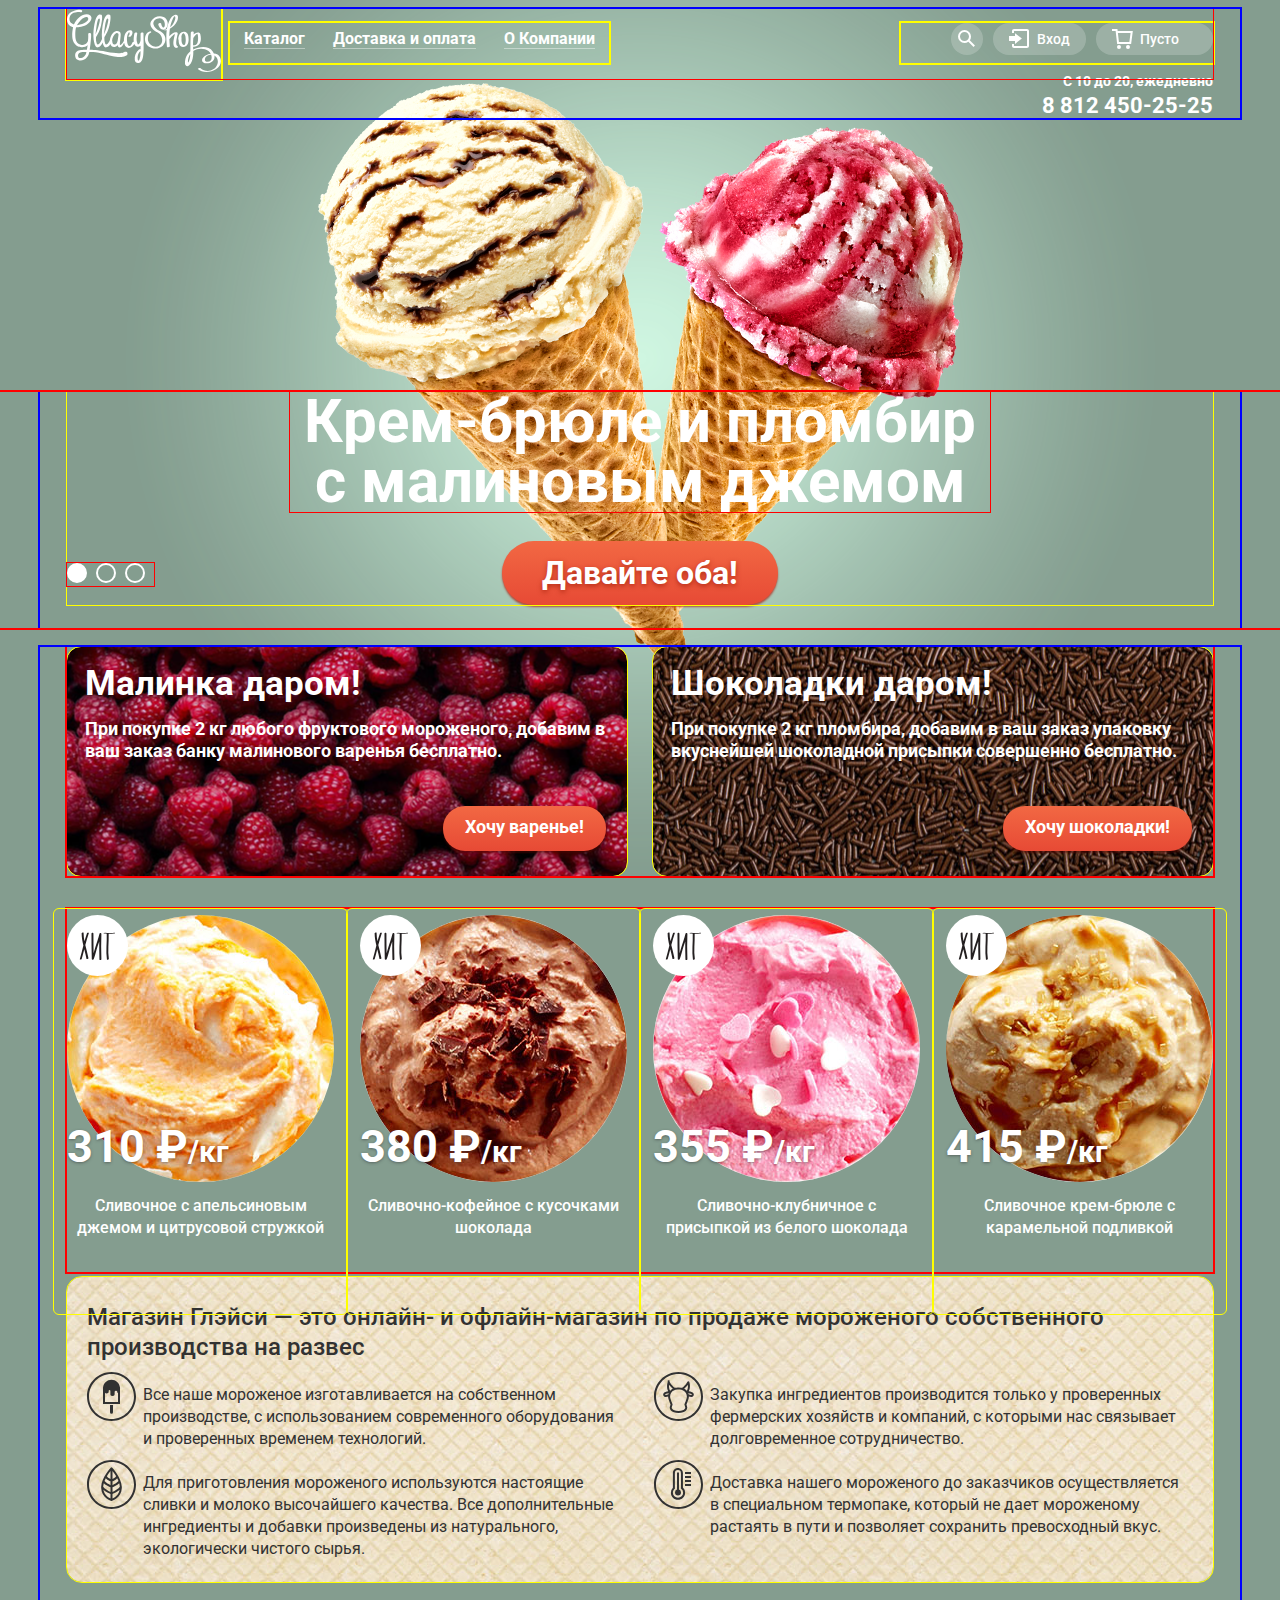
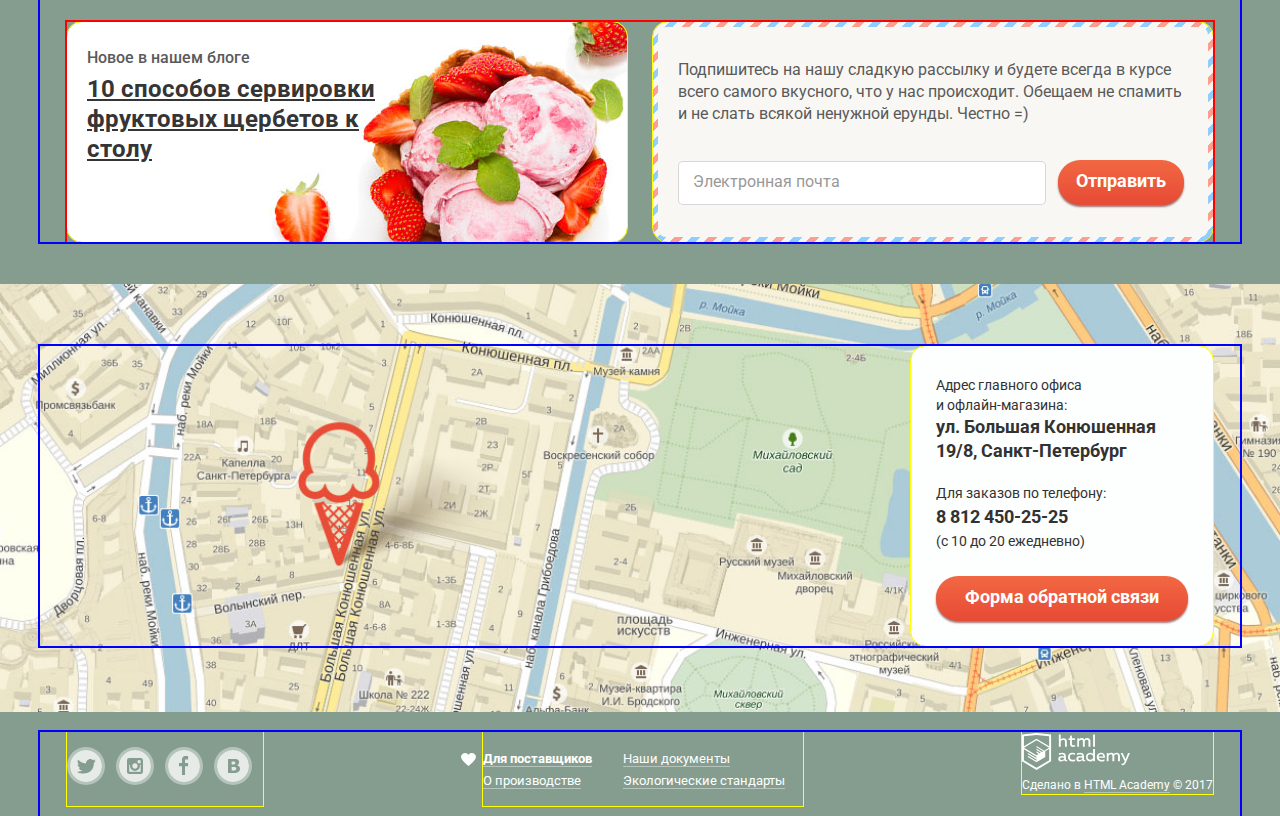
==== index.html @ b988ce58 "Базовая сетка главной и каталога без попапов и интерактивности" ====
<!DOCTYPE html>
<html lang="ru">
  <head>
    <meta charset="utf-8">
    <title>HTML Academy: Глэйси</title>
    <link href="https://fonts.googleapis.com/css?family=Roboto:400,500,700&amp;subset=cyrillic" rel="stylesheet">
    <link href="css/normalize.css" rel="stylesheet">
    <link href="css/style.css" rel="stylesheet">
  </head>
  <body>
    <header class="container">
      <nav class="main-header">
        <a class="main-header-logo"><img src="img/logo.svg" width="154" height="64" alt="Логотип магазина «Глэйси»."></a>
        <ul class="site-navigation">
          <li class="site-navigation-item">
            <a href="catalog.html"><span>Каталог</span></a>
            <ul class="popup catalog-nav">
              <li><a href="#"><b>Новинки</b></a></li>
              <li><a href="catalog.html">Сливочное</a></li>
              <li><a href="#">Щербеты</a></li>
              <li><a href="#">Фруктовый лед</a></li>
              <li><a href="#">Мелорин</a></li>
            </ul>
          </li>
          <li class="site-navigation-item"><a href="#"><span>Доставка и оплата</span></a></li>
          <li class="site-navigation-item"><a href="#"><span>О Компании</span></a></li>
        </ul>
        <ul class="user-navigation">
          <li class="user-navigation-item">
            <button class="user-search" type="button" aria-label="Поиск"></button>
            <section class="popup popup-search">
              <h2 class="visually-hidden">Строка поиска</h2>
              <form class="search-form" action="https://echo.htmlacademy.ru" method="post">
                <label class="visually-hidden" for="user-search">Поиск:</label>
                <input id="user-search" name="search" placeholder="Что ищем?">
              </form>
            </section>
          </li>
          <li class="user-navigation-item">
            <button class="user-login" type="button">Вход</button>
            <section class="popup popup-login">
              <h2 class="visually-hidden">Форма входа</h2>
              <form class="login-form" action="https://echo.htmlacademy.ru" method="post">
                <p>
                  <label class="visually-hidden" for="user-mail">Электронная почта</label>
                  <input id="user-mail" type="email" name="mail" placeholder="Электронная почта">
                </p>
                <p>
                  <label class="visually-hidden" for="user-password">Пароль</label>
                  <input id="user-password" type="password" name="password" placeholder="Пароль">
                </p>
                <button class="btn">Войти</button>
                <p class="login-help">
                  <a href="#">Забыли пароль?</a><br>
                  <a href="#">Новая регистрация</a>
                </p>
              </form>
            </section>
          </li>
          <li class="user-navigation-item">
            <button class="user-cart" type="button">Пусто</button>
          </li>
        </ul>
      </nav>
      <p class="main-time">
        С 10 до 20, ежедневно<br>
        <a class="main-phone" href="tel:+78124502525">8 812 450-25-25</a>
      </p>
    </header>
    <main>
        <h1 class="visually-hidden">Магазин «Глэйси»</h1>
        <section class="slider">
          <div class="container">
          <h2 class="visually-hidden">Предложения для двоих</h2>
          <ul class="slider-list">
            <li class="slider-item">
              <div class="slider-bg"></div>
              <p>Крем-брюле и пломбир с&nbsp;малиновым джемом</p>
              <a href="#" class="btn btn-lg">Давайте оба!</a>
            </li>
            <li class="slider-item">
              <div class="slider-bg"></div>
              <p>Шоколадный пломбир и&nbsp;лимонный сорбет</p>
              <a href="#" class="btn btn-lg">Давайте оба!</a>
            </li>
            <li class="slider-item">
              <div class="slider-bg"></div>
              <p>Пломбир с помадкой и&nbsp;клубничный щербет</p>
              <a href="#" class="btn btn-lg">Давайте оба!</a>
            </li>
          </ul>
            <ul class="slider-controls">
              <li>
                <button class="slider-control slider-active" type="button" aria-label="Первое предложение"></button>
              </li>
              <li>
                <button class="slider-control" type="button" aria-label="Второе предложение"></button>
              </li>
              <li>
                <button class="slider-control" type="button" aria-label="Третье предложение"></button>
              </li>
            </ul>
          </div>
        </section>
      <div class="container">
        <section class="banners">
          <h2 class="visually-hidden">Акции</h2>
          <ul class="banners-list">
            <li class="banner-item banner-berry">
              <h3>Малинка даром!</h3>
              <p>При покупке 2 кг любого фруктового мороженого, добавим в ваш заказ банку малинового варенья бесплатно.</p>
              <a class="btn" href="#">Хочу варенье!</a>
            </li>
            <li class="banner-item banner-chocolate">
              <h3>Шоколадки даром!</h3>
              <p>При покупке 2 кг пломбира, добавим в ваш заказ упаковку вкуснейшей шоколадной присыпки совершенно бесплатно.</p>
              <a class="btn" href="#">Хочу шоколадки!</a>
            </li>
          </ul>
        </section>
        <section class="hits-catalog">
          <h2 class="visually-hidden">Популярные товары</h2>
          <ul class="catalog-list">
            <li class="catalog-item">
              <span class="hit-icon"></span>
              <img src="img/catalog/item-1.jpg" alt="Фото сливочного мороженого с апельсиновым джемом и цитрусовой стружкой." width="267" height="267">
              <p class="catalog-price">310 ₽<span>/кг</span></p>
              <a class="catalog-link" href="#">Сливочное с апельсиновым джемом и цитрусовой стружкой</a>
              <button class="btn" type="button">Быстрый просмотр</button>
            </li>
            <li class="catalog-item">
              <span class="hit-icon"></span>
              <img src="img/catalog/item-2.jpg" alt="Фото сливочно-кофейного мороженого с кусочками шоколада." width="267" height="267">
              <p class="catalog-price">380 ₽<span>/кг</span></p>
              <a class="catalog-link" href="#">Сливочно-кофейное с кусочками шоколада</a>
              <button class="btn" type="button">Быстрый просмотр</button>
            </li>
            <li class="catalog-item">
              <span class="hit-icon"></span>
              <img src="img/catalog/item-3.jpg" alt="Фото сливочно-клубничного мороженого с присыпкой из белого шоколада." width="267" height="267">
              <p class="catalog-price">355 ₽<span>/кг</span></p>
              <a class="catalog-link" href="#">Сливочно-клубничное с присыпкой из белого шоколада</a>
              <button class="btn" type="button">Быстрый просмотр</button>
            </li>
            <li class="catalog-item">
              <span class="hit-icon"></span>
              <img src="img/catalog/item-4.jpg" alt="Фото сливочного мороженого крем-брюле с карамельной подливкой." width="267" height="267">
              <p class="catalog-price">415 ₽<span>/кг</span></p>
              <a class="catalog-link" href="#">Сливочное крем-брюле с карамельной подливкой</a>
              <button class="btn" type="button">Быстрый просмотр</button>
            </li>
          </ul>
        </section>
        <section class="features">
          <h2 class="visually-hidden">Наши преимущества</h2>
          <p class="features-lead">Магазин Глэйси — это онлайн- и офлайн-магазин по продаже мороженого собственного производства на развес</p>
          <ul class="features-list">
            <li class="feature-ice-cream">Все наше мороженое изготавливается на собственном производстве, с использованием современного оборудования и проверенных временем технологий.</li>
            <li class="feature-cow">Закупка ингредиентов  производится только у проверенных фермерских хозяйств и компаний, с которыми нас связывает долговременное сотрудничество.</li>
            <li class="feature-eco">Для приготовления мороженого используются настоящие сливки и молоко высочайшего качества. Все дополнительные ингредиенты и добавки произведены из натурального, экологически чистого сырья.</li>
            <li class="feature-thermometer">Доставка нашего мороженого до заказчиков осуществляется в специальном термопаке, который не дает мороженому растаять в пути и позволяет сохранить превосходный вкус.</li>
          </ul>
        </section>
        <div class="blog-subscribe">
          <article class="blog">
            <h2>Новое в нашем блоге</h2>
            <a href="#" class="blog-link">10 способов сервировки фруктовых щербетов к столу</a>
          </article>
          <div class="subscribe-bg">
            <section class="subscribe">
              <h2 class="visually-hidden">Рассылка</h2>
              <p>Подпишитесь на нашу сладкую рассылку и будете всегда в курсе всего самого вкусного, что у нас происходит. Обещаем не спамить и не слать всякой ненужной ерунды. Честно =)</p>
              <form class="subscribe-form" action="https://echo.htmlacademy.ru" method="post">
                <label class="visually-hidden" for="feedback-mail">Электронная почта</label>
                <input id="subscribe-mail" type="email" name="mail" placeholder="Электронная почта">
                <button class="btn">Отправить</button>
              </form>
            </section>
          </div>
        </div>
      </div>
      <section class="map">
        <div class="container">
          <h2 class="visually-hidden">Контактная информация</h2>
          <span class="map-point"></span>
          <div class="map-description">
            <p>Адрес главного офиса<br>
              и офлайн-магазина:<br>
              <b>ул. Большая Конюшенная<br>
                19/8, Санкт-Петербург</b>
            </p>
            <p>Для заказов по телефону:<br>
              <b><a href="tel:+78124502525">8 812 450-25-25</a></b><br>
              (с 10 до 20 ежедневно)
            </p>
            <button class="btn" type="button">Форма обратной связи</button>
          </div>
        </div>
      </section>
    </main>
    <footer class="main-footer container">
      <ul class="footer-social">
        <li>
          <a class="social-button social-twitter" href="#" aria-label="Twitter"></a>
        </li>
        <li>
          <a class="social-button social-instagram" href="#" aria-label="Instagram"></a>
        </li>
        <li>
          <a class="social-button social-facebook" href="#" aria-label="Facebook"></a>
        </li>
        <li>
          <a class="social-button social-vkontakte" href="#" aria-label="ВКонтакте"></a>
        </li>
      </ul>
      <ul class="footer-menu">
        <li>
          <a class="footer-menu-favorite" href="#"><b>Для поставщиков</b></a>
        </li>
        <li>
          <a href="#">Наши документы</a>
        </li>
        <li>
          <a href="#">О производстве</a>
        </li>
        <li>
          <a href="#">Экологические стандарты</a>
        </li>
      </ul>
      <p class="footer-copyright">
        <a class="footer-copyright-logo" href="https://htmlacademy.ru/intensive/htmlcss" aria-label="Профессиональный HTML и CSS, уровень 1">
          <img src="img/logo-htmlacademy.svg" width="108" height="39" alt="Логотип HTML Academy">
        </a>
        <br>
        Сделано в <a class="footer-copyright-link" href="https://htmlacademy.ru/intensive/htmlcss">HTML Academy</a> © 2017
      </p>
    </footer>
    <div class="modal">
      <section class="modal-feedback" id="modal-feedback">
        <h2>Мы обязательно вам ответим!</h2>
        <button class="feedback-close" aria-label="Закрыть"></button>
        <form class="feedback-form" action="https://echo.htmlacademy.ru" method="post">
          <p>
            <label class="visually-hidden" for="feedback-name">Ваше имя</label>
            <input id="feedback-name" name="name" placeholder="Как вас зовут?">
          </p>
          <p>
            <label class="visually-hidden" for="feedback-mail">Электронная почта</label>
            <input id="feedback-mail" type="email" name="mail" placeholder="Ваша почта для ответа?">
          </p>
          <p>
            <label class="visually-hidden" for="feedback-text">Текст сообщения</label>
            <textarea id="feedback-text" name="text" placeholder="Напишите что-нибудь..."></textarea>
          </p>
          <button class="btn">Отправить</button>
        </form>
      </section>
    </div>
  </body>
</html>
---- css/style.css ----
/*Глобальные стили*/
body {
  margin: 0;
  padding: 0;

  font-weight: 400;
  font-size: 16px;
  line-height: 22px;
  font-family: Roboto, Arial, sans-serif;
  color: #ffffff;

  background-color: #849d8f;
}

a {
  text-decoration: none;
}

button {
  cursor: pointer;
}

html {
  box-sizing: border-box;
  min-width: 1200px;
}

*,
*::before,
*::after {
  box-sizing: inherit;
}

.container {
  max-width: 1200px;
  margin: 0 auto;
  padding-right: 27px;
  padding-left: 27px;

  outline: 2px solid blue;
}

.user-navigation input,
.subscribe-form input,
.modal input {
  height: 44px;
  padding: 10px 14px 12px;

  font-weight: 700;
  font-size: 16px;
  line-height: 24px;

  border: 1px solid rgba(178, 178, 178, 0.52);
  border-radius: 5px;
}

.user-navigation input::placeholder,
.subscribe-form input::placeholder,
.modal input::placeholder,
.modal textarea::placeholder {
  font-weight: 400;
  font-size: 14px;
  color: #999999;
}

.user-navigation input:hover,
.subscribe-form input:hover,
.modal input:hover,
.modal textarea:hover {
  padding-left: 13px;

  border: 2px solid rgba(154, 154, 154, 0.52);
}

.user-navigation input:focus,
.subscribe-form input:focus,
.modal input:focus,
.modal textarea:focus {
  padding-left: 13px;

  border: 2px solid rgba(46, 136, 228, 0.52);
}

.visually-hidden {
  position: absolute;

  width: 1px;
  height: 1px;
  margin: -1px;
  padding: 0;
  overflow: hidden;

  white-space: nowrap;

  border: 0;

  clip: rect(0 0 0 0);
  clip-path: inset(50%);
}

.popup {
  color: #323232;

  background-color: #f8f7f4;
  border-radius: 5px;
  box-shadow: 0 20px 20px 0 rgba(0, 0, 0, 0.4);
}

.btn {
  display: inline-block;
  padding: 9px 22px 12px;

  font-weight: 700;
  font-size: 18px;
  line-height: 24px;
  color: #ffffff;

  background: linear-gradient(#f26843, #e74a35) #e84d37;
  border: none;
  border-radius: 22px;
  box-shadow: 0 2px 2px 0 rgba(85, 8, 0, 0.54);
}

.btn:hover,
.btn:focus {
  background: linear-gradient(#f58669, #ec6f5e) #f07a63;
  box-shadow: 0 1px 2px 0 #ac1000;
}

.btn:active {
  background: linear-gradient(#d74531, #e1613e) #db5338;
  box-shadow: inset 0 2px 2px 0 #942718;
}

.btn-lg {
  padding: 10px 40px;

  font-size: 32px;
  line-height: 44px;
  text-shadow: 0 2px 5px rgba(160, 32, 11, 0.76);

  border-radius: 32px;
  box-shadow: 0 2px 2px 0 rgba(172, 16, 0, 0.64);
}

.btn-lg:hover {
  box-shadow: 0 2px 2px 0 #ac1000;
}

.btn-lg:active {
  box-shadow: inset 0 2px 2px 0 #942718;
}

.catalog-link:hover,
.catalog-link:focus,
.footer-menu a:hover,
.footer-menu a:focus,
.footer-copyright-link:hover,
.footer-copyright-link:focus,
.breadcrumbs a[href]:hover,
.breadcrumbs a[href]:focus {
  color: #ffbc9e;

  border-bottom-color: rgba(249, 172, 159, 0.3);
}

/*Хэдер*/

.main-header {
  display: flex;
  flex-wrap: wrap;
  justify-content: space-between;
  margin-top: 9px;

  outline: 1px solid red;
}

.main-header-logo {
  outline: 2px solid yellow;
  margin-right: 9px;
}

.site-navigation {
  margin-right: auto;
  margin-top: 14px;
  padding: 0;
  display: flex;
  list-style: none;
  outline: 2px solid yellow;
}

.site-navigation-item > a {
  display: block;
  width: 100%;
  font-weight: 700;
  font-size: 16px;
  line-height: 18px;
  padding: 7px 14px;
  border-radius: 16px;
  color: #ffffff;
}

.site-navigation-item span {
  border-bottom: 1px solid rgba(255, 255, 255, 0.4);
}

.site-navigation-item > a:hover:not(.navigation-current),
.site-navigation-item > a:focus {
  color: #333333;

  background-color: #f7f6f3;
}

.site-navigation-item > a:active:not(.navigation-current) {
  color: #333333;

  background-color: #ededed;
  box-shadow: inset 0 2px 1px 0 #696969;
}

.navigation-current > span{
  border-bottom: 0;
}


.navigation-current,
.catalog-current {
  color: #ffffff;

  background-color: #d07058;
}

.catalog-nav {
  display: none;
  list-style: none;
}

.catalog-nav a {
  display: block;

  font-size: 14px;
  line-height: 16px;
}

.catalog-nav a:not(.catalog-current) {
  color: #323232;
}

.catalog-nav a:focus,
.catalog-nav a:hover:not(.catalog-current) {
  background-color: #fbded7;
}

.catalog-nav a:active:not(.catalog-current) {
  background-color: #f6b5a5;
}

.catalog-nav li:first-child::after {
  content: "";

  display: block;
  height: 1px;

  background-color: rgba(53, 53, 53, 0.2);
}

.popup-search,
.popup-login {
  display: none;
  padding: 20px 15px;
}

.popup-login p {
  margin-top: 0;
}

.login-help {
  margin-bottom: 0;
}

.user-navigation {
  display: flex;
  flex-wrap: wrap;
  list-style: none;
  outline: 2px solid yellow;
  margin-top: 14px;
}

.user-navigation input {
  width: 100%;
}

.user-navigation-item {
  margin-left: 10px;
}

.user-navigation-item > button:not(.cart-not-empty) {
  color: #ffffff;

  background-color: rgba(255, 255, 255, 0.2);
}

.user-navigation-item > button {
  min-width: 32px;
  min-height: 32px;

  font-weight: 500;
  line-height: 16px;

  background-repeat: no-repeat;
  border: none;
  border-radius: 16px;
}

.user-navigation-item > button:hover,
.user-navigation-item > button:focus {
  color: #333333;

  background-color: #f8f7f4;
}

.user-search {
  background-image: url("../img/loupe.svg");
  background-position: 7px 7px;
}

.user-search:hover,
.user-search:focus {
  background-image: url("../img/loupe-black.svg");
}

.user-login {padding-right: 16px;
  padding-left: 44px;
  font-size: 14px;}
.user-cart {
  padding-right: 34px;
  padding-left: 44px;

  font-size: 14px;
}

.user-login {
  background-image: url("../img/entrance.svg");
  background-position: 16px 6px;
}

.user-login:hover,
.user-login:focus {
  background-image: url("../img/entrance-black.svg");
}

.login-help a {
  font-size: 13px;
  line-height: 16px;
  color: #323232;

  border-bottom: 1px solid rgba(0, 0, 0, 0.3);
}

.login-help a:hover,
.login-help a:focus {
  color: #e84d37;

  border-bottom-color: rgba(236, 89, 60, 0.3);
}

.cart {
  display: none;
}

.user-cart {
  background-image: url("../img/basket.svg");
  background-position: 16px 6px;
}

.user-cart:hover:not(.cart-not-empty),
.user-cart:focus:not(.cart-not-empty) {
  background-image: url("../img/basket-black.svg");
}

.cart-not-empty {
  color: #333333;
  padding-right: 16px;

  background-color: #f8f7f4;
  background-image: url("../img/basket-red.svg");
}

.cart-price {
  color: #999999;
}

.cart-table {
  font-size: 13px;
  line-height: 16px;
}

.cart-delete {
  width: 11px;
  height: 11px;

  vertical-align: middle;

  background: url("../img/cross-small.svg") no-repeat center;
  border: none;
}

.cart-sum {
  font-size: 15px;
  line-height: 18px;

  border-top: 1px solid #cacac7;
}

.main-time {
  font-weight: 700;
  font-size: 14px;
  line-height: 16px;
  text-align: right;
  margin-top: -6px;
  margin-bottom: -32px;

}

.main-phone {
  display: inline-block;
  font-size: 22px;
  line-height: 24px;
  margin-top: 5px;
  color: #ffffff;
}

.main-phone:hover,
.main-phone:focus {
  color: #e84d37;
}

/*Основное содержимое*/

.slider {
  margin-bottom: 19px;
  outline: 2px solid red;
}

.slider-list {
  margin: 0;
  padding: 0;
  list-style: none;
}

.slider-item {
  font-weight: 700;
  font-size: 60px;
  line-height: 60px;
  text-align: center;
  margin-top: 306px;

  outline: 1px solid yellow;
}

.slider-item .slider-bg {
  position: absolute;
  top: 0;
  bottom: 0;
  left: 0;
  right: 0;
  z-index: -1;

  background-repeat: no-repeat;
  background-position: 50% 0;
}

.slider-item:first-child .slider-bg {
  background-color: #849d8f;
  background-image: url("../img/slides/slide-1.png");
}

.slider-item:nth-child(2) {
  display: none;
}

.slider-item:nth-child(2) .slider-bg {
  display: none;

  background-color: #8996a6;
  background-image: url("../img/slides/slide-2.png");
}

.slider-item:nth-child(3) {
  display: none;
}

.slider-item:nth-child(3) .slider-bg {
  display: none;
  background-color: #9d8b84;
  background-image: url("../img/slides/slide-3.png");
}

.slider-item > p {
  max-width: 700px;
  margin: 0 auto 22px auto;

  outline: 1px solid red;
}

.slider-controls {
  position: relative;
  top: -42px;
  padding: 0;
  margin: 0;
  list-style: none;
  outline: 1px solid red;
  display: inline-flex;
}

.slider-control {
  width: 20px;
  height: 20px;
  margin-right: 9px;

  background: none;
  border: 2px solid #ffffff;
  border-radius: 50%;
}

.slider-control:hover:not(.slider-active),
.slider-control:focus:not(.slider-active) {
  background-color: rgba(255, 255, 255, 0.4);
}

.slider-control:active,
.slider-active {
  background-color: white;
}

.banners {
  margin-bottom: 33px;

  outline: 2px solid red;
}

.banners-list {
  display: flex;
  justify-content: space-between;
  padding: 0;
  list-style: none;
  margin: 0;
}

.banner-item {
  max-width: 560px;
  min-height: 229px;
  padding: 16px 21px 25px 18px;
  background-position: center;
  outline: 1px solid yellow;
  display: flex;
  flex-direction: column;
  border-radius: 14px;
}

.banner-item h3 {
  font-weight: 700;
  font-size: 35px;
  line-height: 41px;
  margin: 0;
}

.banner-item p {
  font-weight: 700;
  font-size: 18px;
  margin-top: 14px;
}

.banner-item .btn {
  align-self: flex-end;
  margin-top: auto;
}

.banner-berry {
  background-color: #871931;
  background-image: url("../img/berry-bg.jpg");
}

.banner-chocolate {
  background-color: #43281c;
  background-image: url("../img/chocolate-bg.jpg");
}

.hit-icon {
  position: absolute;
  top: 6px;
  left: 13px;

  display: block;
  width: 61px;
  height: 61px;

  background-image: url("../img/hit.svg");
}

.catalog-item {
  position: relative;

  max-width: 293px;
  margin-bottom: -42px;
  padding: 6px 13px 75px 13px;

  border-radius: 5px;
  outline: 1px solid yellow;
}

.catalog-item:first-child,
.catalog-item:nth-child(4n+1) {
  margin-left: -13px;
}

.catalog-item:nth-child(4n) {
  margin-right: -13px;
}

.catalog-item:hover {
  background-color: rgba(255, 255, 255, 0.2);
}

.catalog-item:hover button {
  z-index: 1;

  display: block;
}

.catalog-item img {
  margin-bottom: 7px;

  border-radius: 50%;
}

.catalog-price {
  position: absolute;
  top: 215px;

  margin: 0;

  font-weight: 700;
  font-size: 45px;
  line-height: 45px;
  text-shadow: 0 1px 3px rgba(49, 50, 53, 0.5);
}

.catalog-price span {
  font-size: 30px;
}

.catalog-link {
  display: block;

  font-weight: 500;
  color: #ffffff;
  text-align: center;
  padding: 0 5px;
}

.catalog-link span {
  border-bottom: 1px solid rgba(255, 255, 255, 0.4);
}

.catalog-item button {
  position: absolute;
  bottom: 20px;
  left: 45px;
  padding-left: 17px;
  padding-right: 17px;

  display: none;
}

.features {
  margin-top: -40px;
  margin-bottom: 40px;

  color: #323232;

  background-color: #ece0c6;
  background-image: url("../img/waffle-bg.jpg");
  border-radius: 15px;
  outline: 1px solid yellow;
  padding: 25px 24px 22px 20px;
}

.features-lead {
  margin: 0;
  font-weight: 500;
  font-size: 24px;
  line-height: 30px;
}
.features-list {
  list-style: none;
  display: flex;
  flex-wrap: wrap;
  padding: 0;
  justify-content: space-between;
  margin: 0;
}

.features-list li {
  margin-top: 10px;
  max-width: 535px;
  padding-left: 56px;
  padding-top: 12px;
  background-repeat: no-repeat;
}

.features-list li:nth-child(2n-1) {
  margin-right: 25px;
}

.feature-ice-cream {
  background-image: url("../img/ice-cream.svg");
}

.feature-cow {
  background-image: url("../img/cow.svg");
}

.feature-eco {
  background-image: url("../img/eco.svg");
}

.feature-thermometer {
  background-image: url("../img/thermometer.svg");
}

.blog-subscribe {
  display: flex;
  justify-content: space-between;
  margin-bottom: 42px;

  outline: 2px solid red;
}

.blog {
  width: 560px;

  color: #5a5a5a;

  background: url("../img/strawberry-bg.jpg") no-repeat 106px -79px #fff;
  border-radius: 15px;
  outline: 1px solid yellow;
  padding: 12px 250px 20px 20px;
}

.blog h2 {
  font-weight: 500;
  font-size: 16px;
  line-height: 22px;
  margin-bottom: 5px;
}

.blog-link {
  font-weight: 700;
  font-size: 24px;
  line-height: 30px;
  color: #353535;
  text-decoration: underline;
  background-color: rgba(255, 255, 255, 0.8);
}

.blog-link:hover,
.blog-link:focus {
  color: #e84d37;
}

.subscribe-bg {
  width: 560px;
  padding: 5px;

  color: #5a5a5a;

  background-color: #f8f7f4;
  background-image: repeating-linear-gradient(-45deg, #f8f7f4, #f8f7f4 6px, #92cdff 6px, #92cdff 12px, #f8f7f4 12px, #f8f7f4 18px, #fe9e90 18px, #fe9e90 24px);
  border-radius: 15px;
  outline: 1px solid yellow;
}

.subscribe {
  background-color: #f8f7f4;
  border-radius: 8px;
  padding: 32px 20px;
}

.subscribe p {
  margin-top: 0;
  margin-bottom: 35px;
}

.subscribe input {
  min-width: 368px;
  margin-right: 8px;
}

.subscribe input::placeholder {
  font-size: 16px;
  line-height: 24px;
}

.subscribe .btn {
  padding-left: 18px;
  padding-right: 18px;
}

.map {
  padding-top: 62px;
  padding-bottom: 66px;
  margin-bottom: 20px;
  color: #000000;

  background: url("../img/map-bg.jpg") no-repeat center/cover #f7f1d9;
}

.map-description {
  display: block;
  max-width: 302px;
  margin-left: auto;
  padding: 15px 25px 25px;

  font-size: 14px;
  line-height: 20px;
  color: #323232;

  background-color: #fdfefe;
  border-radius: 15px;
  outline: 1px solid yellow;
}

.map-description b {
  font-size: 18px;
  line-height: 24px;
}

.map-description p {
  margin-bottom: 20px;
}

.map-description a {
  color: #323232;
  line-height: 28px;
}

.map-description a:hover,
.map-description a:focus {
  color: #e84d37;
}

.map-description button {
  margin-top: 5px;
  width: 100%;
}

/*Футер*/

.main-footer {
  display: flex;
  flex-wrap: wrap;
  justify-content: space-between;
  align-content: center;
  padding-bottom: 10px;
}

.footer-social {
  display: flex;
  flex-wrap: wrap;
  margin: 0;
  padding: 0;
  list-style: none;
  outline: 1px solid yellow;
  align-items: center;
}

.social-button {
  display: inline-block;
  width: 38px;
  height: 38px;
  margin-right: 11px;
  color: #e6ebe9;

  background-repeat: no-repeat;
  background-position: center;
  background-size: contain;
  border: 3px solid rgba(255, 255, 255, 0.5);
  border-radius: 50%;
  opacity: 0.8;
}

.social-twitter {
  background-image: url("../img/twitter.svg");
}

.social-instagram {
  background-image: url("../img/instagram.svg");
}

.social-facebook {
  background-image: url("../img/fb.svg");
}

.social-vkontakte {
  background-image: url("../img/vk.svg");
}

.social-button:hover,
.social-button:focus {
  opacity: 1;
}

.social-button:active {
  box-shadow: inset 0 2px 1px 0 #888888;
  opacity: 0.8;
}

.footer-menu {
  display: flex;
  flex-wrap: wrap;
  margin: 0;
  padding: 0;
  list-style: none;
  outline: 1px solid yellow;
  max-width: 320px;
  align-content: center;
}

.footer-menu>li:nth-child(2n-1) {
  min-width: 140px;
}


.footer-menu a {
  font-size: 13px;
  line-height: 18px;
  color: #ffffff;
  border-bottom: 1px solid rgba(255, 255, 255, 0.4);
}

.footer-menu-favorite {
  position: relative;
}

.footer-menu-favorite::before {
  content: "";
  position: absolute;
  top: 2px;
  left: -22px;

  display: block;
  width: 15px;
  height: 13px;

  background: url("../img/heart.svg") no-repeat 0 50%;
}

.footer-copyright {
  min-height: 60px;
  margin-top: 0;

  font-size: 12px;
  line-height: 18px;

  outline: 1px solid yellow;
}

.footer-copyright-link {
  color: #ffffff;

  border-bottom: 1px solid rgba(255, 255, 255, 0.4);
}

/*Модальные окна*/

.modal {
  background-color: rgba(0, 0, 0, 0.3);
  position: absolute;
  top: 0;
  left:0;
  right: 0;
  bottom: 0;
  display: none;
}

.modal > section {
  color: #323232;

  background-color: #f8f7f4;
  border-radius: 8px;
  margin: 338px auto 0;
  padding: 16px 25px 25px;
  position: relative;
}

.modal-feedback {
  max-width: 477px;
}

.modal-feedback h2 {
  margin-top: 0;
  font-size: 24px;
  line-height: 28px;
  max-width: 450px;
}

.feedback-close {
  width: 18px;
  height: 18px;
  position: absolute;
  right: 15px;
  top: 15px;

  background: url("../img/cross-big.svg") no-repeat;
  border: none;
}

.feedback-form  {
  display: flex;
  flex-direction: column;
}

.feedback-form input {
  min-width: 267px;
}

.feedback-form > p {
  margin-top: 0;
  margin-bottom: 20px;
}

.feedback-form input::placeholder, .feedback-form textarea::placeholder {
 font-size: 16px;
  line-height: 24px;
}

.feedback-form textarea {
  min-height: 155px;
  width: 100%;
  padding: 8px 14px;

  font-weight: 700;
  font-size: 16px;
  line-height: 24px;

  border: 1px solid rgba(178, 178, 178, 0.52);
  border-radius: 5px;
}

.feedback-form textarea:hover,
.feedback-form textarea:focus {
  padding-top: 7px;
}

.feedback-form .btn {
  margin-left: auto;
}

/*Каталог*/

.breadcrumbs {
  display: flex;
  margin-bottom: 5px;
  padding: 0;
  max-width: 920px;
  font-size: 14px;
  line-height: 16px;
  list-style: none;
  outline: 2px solid yellow;
}

.breadcrumbs a[href] {
  color: #ffffff;

  border-bottom: 1px solid rgba(255, 255, 255, 0.4);
}

.breadcrumbs li:not(:last-child)::after {
  content: "»";

  margin-right: 8px;
  margin-left: 8px;
}

.catalog-title {
  margin-top: 0;
  max-width: 920px;
  font-weight: 700;
  font-size: 35px;
  line-height: 41px;

  outline: 1px solid red;
}

.filter {
  max-width: 920px;
  margin-bottom: 22px;

  outline: 2px solid yellow;
}

.filter-form {
  display: flex;
  flex-wrap: wrap;
}

.filter fieldset {
  padding: 0;
  margin-bottom: 14px;
  border: none;
}

.filter legend {
  font-weight: 500;
  font-size: 14px;
  line-height: 16px;
  margin-bottom: 7px;
  margin-left: 13px;
}

.filter label,
.filter-sort,
.filter-button {
  font-weight: 500;
  font-size: 16px;
  line-height: 18px;
}

.filter-sort {
  min-height: 36px;
  padding-right: 32px;
  padding-left: 13px;
  margin-right: 15px;

  color: white;

  background: url("../img/select-arrow.svg") no-repeat 92% 50%/11px rgba(255, 255, 255, 0.2);
  border: none;
  border-radius: 18px;
  cursor: pointer;

  -webkit-appearance: none;
     -moz-appearance: none;
          appearance: none;
}

.filter-sort::-ms-expand {
  display: none;
}

.filter-sort:hover,
.filter-sort:focus {
  color: #323232;

  background-image: url("../img/select-arrow-dark.svg");
}

.filter-sort:active {
  color: #323232;

  background-color: #ffffff;
}

.filter-sort > option {
  font-weight: 400;
  font-size: 14px;
  line-height: 16px;
}

.filter-range {
  display: inline-block;
  padding: 7px 20px 8px;
  margin-right: 12px;
  font-size: 0;

  background-color: #ffffff;
  background-color: rgba(255, 255, 255, 0.2);
  border-radius: 18px;
}

.filter-range span {
  display: inline-block;
  width: 20px;
  height: 20px;

  vertical-align: middle;

  background-color: #ababab;
  background-clip: border-box;
  border: 8px solid #ffffff;
  border-radius: 50%;
  cursor: pointer;
}

.filter-range span:hover {
  box-shadow: 0 0 0 1px white;
}

.filter-range div {
  display: inline-block;
  height: 4px;

  vertical-align: middle;

  background-color: rgba(248, 247, 244, 0.5);
}

.filter-range div:first-child {
  width: 13px;
}

.filter-range div:nth-of-type(2) {
  width: 78px;

  background-color: #f8f7f4;
}

.filter-range div:last-child {
  width: 45px;
}

.filter-group {
  margin: 0;
  list-style: none;
  background-color: rgba(255, 255, 255, 0.2);
  border-radius: 18px;
  display: flex;
  justify-content: space-between;
  flex-wrap: wrap;
}

.filter-group li {
  display: inline-block;
  padding-top: 5px;
}

.filter-group label {
  vertical-align: middle;
}

.filter-radios {padding: 0 16px 6px 13px;
  min-width: 415px;}

.filter-radios label::before {
  content: "";

  display: inline-block;
  width: 22px;
  height: 22px;
  margin-right: 10px;

  vertical-align: middle;

  background-image: url("../img/radio-off.svg");
  background-repeat: no-repeat;
  background-size: contain;
  cursor: pointer;
  opacity: 0.8;
}

.filter-radio:checked ~ label::before {
  background-image: url("../img/radio-on.svg");
}

.filter-checks label::before {
  content: "";

  display: inline-block;
  width: 24px;
  height: 20px;
  margin-right: 8px;

  vertical-align: middle;

  background-image: url("../img/checkbox-off.svg");
  background-repeat: no-repeat;
  background-size: contain;
  cursor: pointer;
  opacity: 0.8;
}

.filter-checks {
  min-width: 702px;
  padding: 0 20px 6px 14px;
  margin-right: 10px;
}

.filter-checkbox:checked ~ label::before {
  background-image: url("../img/checkbox-on.svg");
}

.filter-radios label:hover::before,
.filter-radio:focus ~ label::before,
.filter-checks label:hover::before,
.filter-checkbox:focus ~ label::before {
  opacity: 1;
}

.filter-button {
  padding: 7px 28px 5px;
  align-self: flex-end;
  margin-bottom: 13px;

  color: white;

  background-color: rgba(255, 255, 255, 0.2);
  border: 2px solid #ffffff;
  border-radius: 18px;
}

.filter-button:hover,
.filter-button:focus {
  color: #323232;
  padding: 9px 30px 7px;
  background-color: #ffffff;
  border: none;
}

.filter-button:active {
  background-color: #ededed;
  box-shadow: inset 0 2px 1px 0 #696969;
}

.catalog-list {
  display: flex;
  flex-wrap: wrap;
  padding-left: 0;
  list-style: none;
  outline: 2px solid red;
  margin-bottom: 45px;
}

.pagination-list {
  display: flex;
  justify-content: flex-end;
  padding: 0;
  list-style: none;
  outline: 1px solid red;
  margin-bottom: 30px;
}

.pagination-item {
  display: inline-block;
  padding: 5px 8px 3px;
  font-size: 16px;
  line-height: 18px;
  font-weight: 500;
  color: white;
  margin-left: 4px;
  border-radius: 13px;
}

.pagination-item[href]:hover,
.pagination-item[href]:focus {
  background-color: rgba(255, 255, 255, 0.2);
}

.pagination-item[href]:active {
  color: #323232;

  background-color: #ffffff;
}

.pagination-current {
  color: #323232;

  background-color: #ffffff;
}

.pagination-previous,
.pagination-next {
  display: inline-block;
  width: 10px;
  height: 100%;
  background: url("../img/icon-right-small.svg") no-repeat;
}

.pagination-previous {
  transform: rotate(180deg);
  margin-right: 12px;
  background-position: 50% 6px;
}

.pagination-next {
  margin-left: 15px;
  background-position: 50% 8px;
}

.pagination-previous:active,
.pagination-next:active {
  background-image: url("../img/icon-right-small-dark.svg");
}

.pagination-inactive {
  opacity: 0.2;
}

.inner-footer::before {
  display: block;
  content: '';
  width: 100%;
  border-top: 1px solid rgba(255,255,255,0.93);
  margin-bottom: 18px;
}
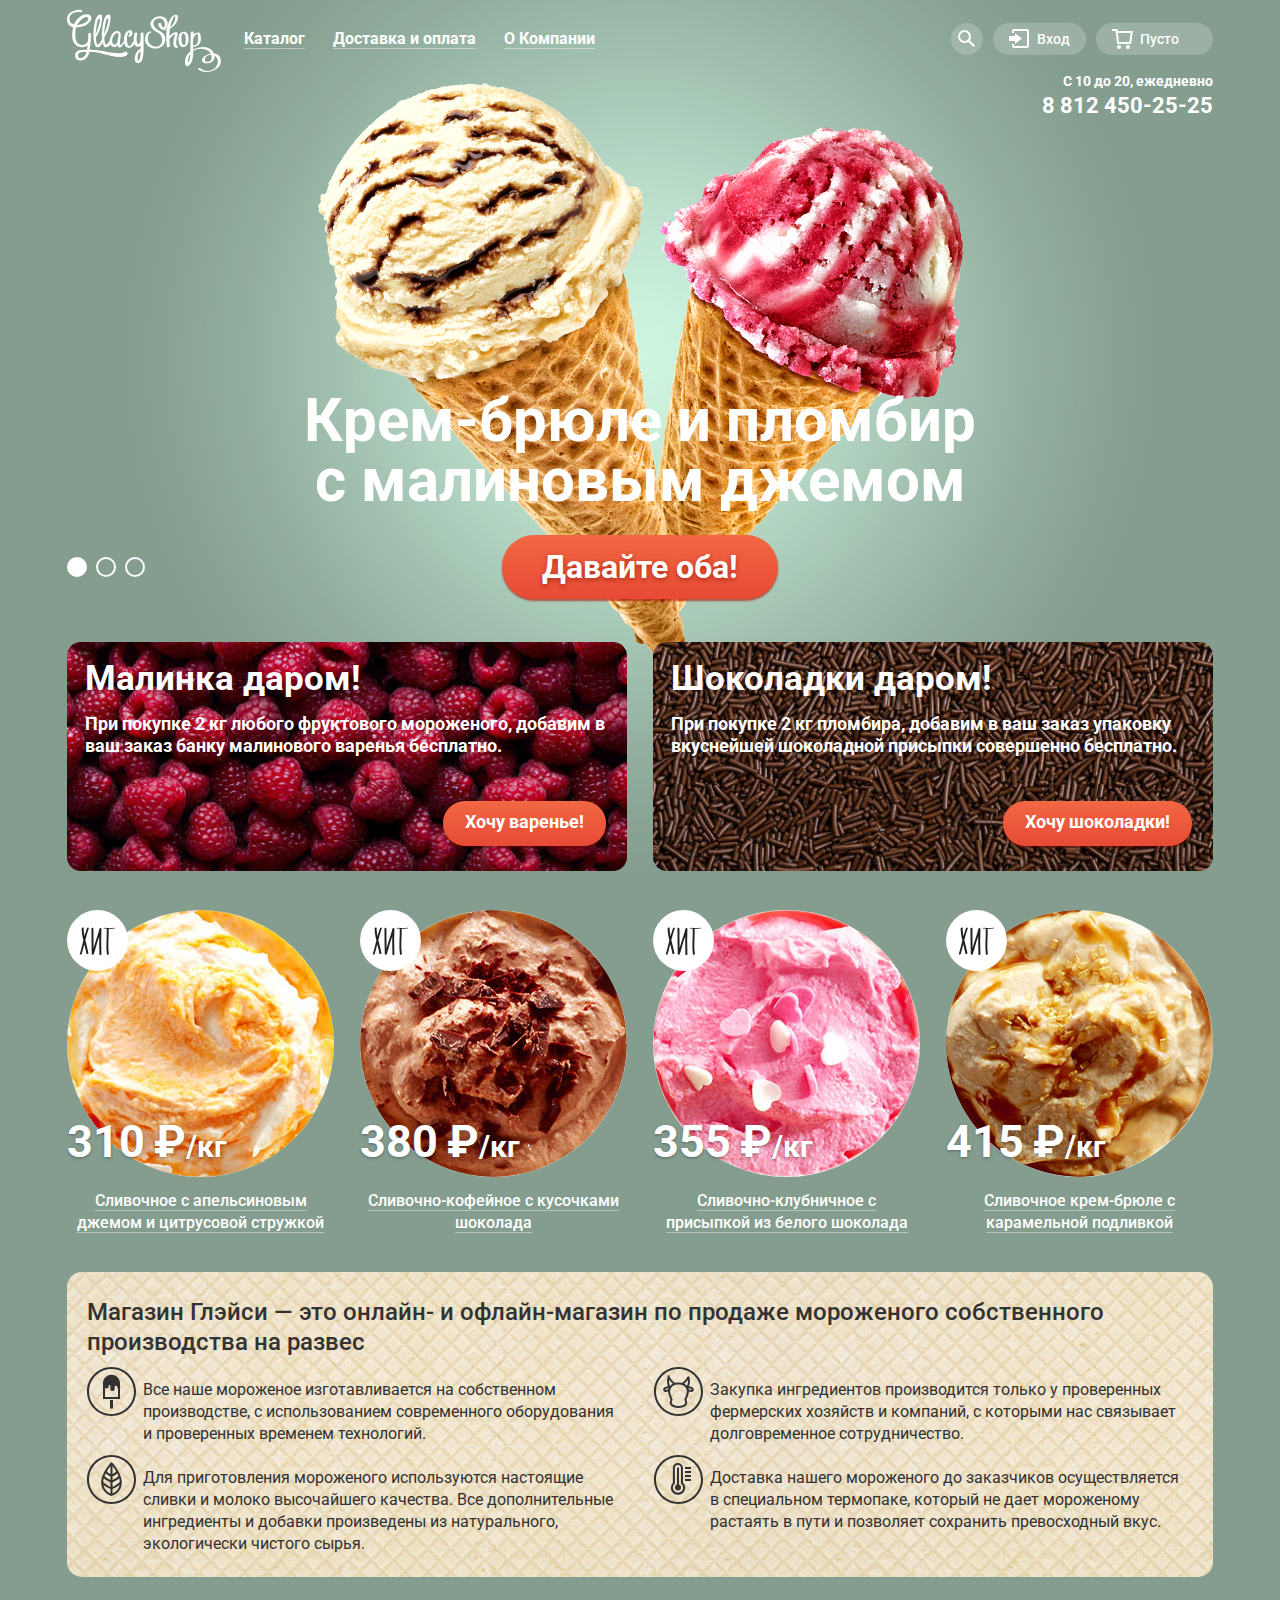
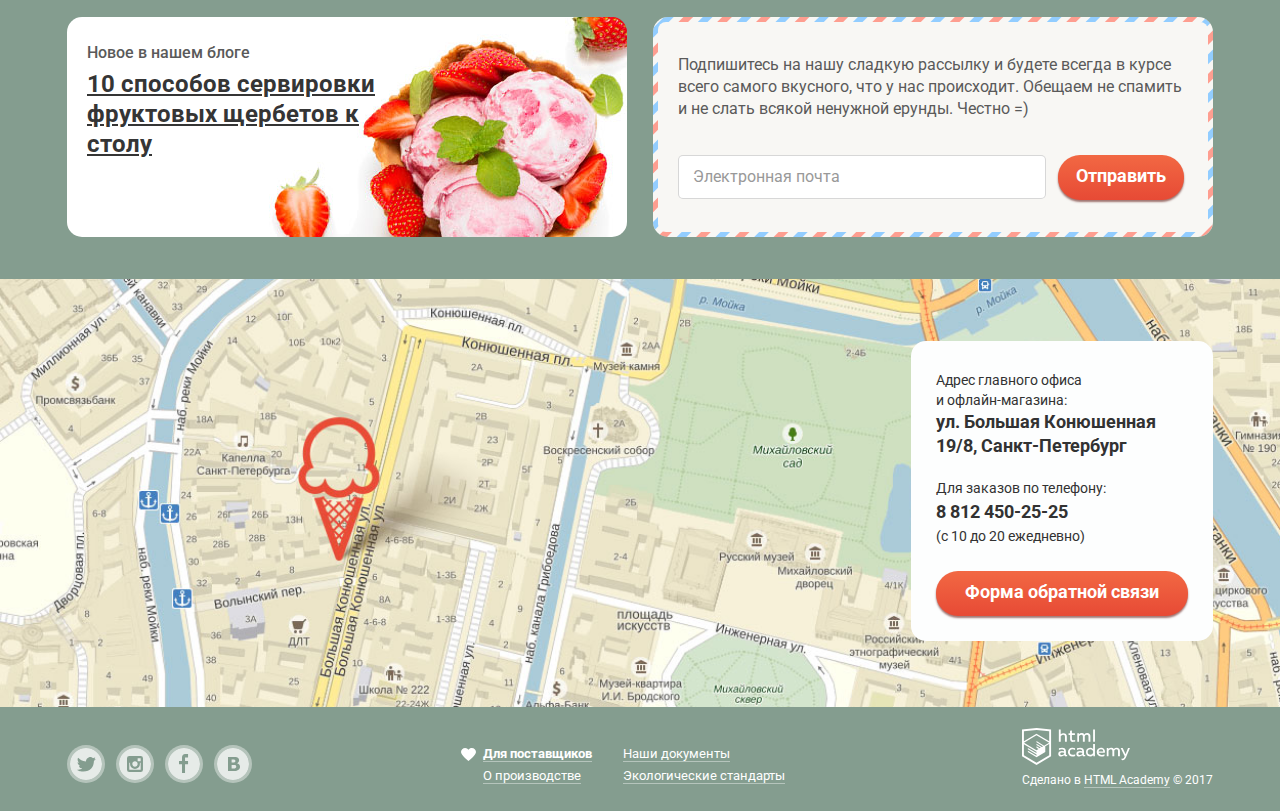
==== commit d1d429b6: "Прикручена интерактивная карта без настроек." ====
--- a/index.html
+++ b/index.html
@@ -13,25 +13,29 @@
         <a class="main-header-logo"><img src="img/logo.svg" width="154" height="64" alt="Логотип магазина «Глэйси»."></a>
         <ul class="site-navigation">
           <li class="site-navigation-item">
-            <a href="catalog.html"><span>Каталог</span></a>
+            <a class="site-navigation-link"><span>Каталог</span></a>
             <ul class="popup catalog-nav">
               <li><a href="#"><b>Новинки</b></a></li>
               <li><a href="catalog.html">Сливочное</a></li>
               <li><a href="#">Щербеты</a></li>
-              <li><a href="#">Фруктовый лед</a></li>
+              <li><a href="#">Фруктовый&nbsp;лед</a></li>
               <li><a href="#">Мелорин</a></li>
             </ul>
           </li>
-          <li class="site-navigation-item"><a href="#"><span>Доставка и оплата</span></a></li>
-          <li class="site-navigation-item"><a href="#"><span>О Компании</span></a></li>
+          <li class="site-navigation-item">
+            <a class="site-navigation-link" href="#"><span>Доставка и оплата</span></a>
+          </li>
+          <li class="site-navigation-item">
+            <a class="site-navigation-link" href="#"><span>О Компании</span></a>
+          </li>
         </ul>
         <ul class="user-navigation">
           <li class="user-navigation-item">
-            <button class="user-search" type="button" aria-label="Поиск"></button>
+            <button class="user-search" type="button"><span class="visually-hidden">Поиск</span></button>
             <section class="popup popup-search">
               <h2 class="visually-hidden">Строка поиска</h2>
               <form class="search-form" action="https://echo.htmlacademy.ru" method="post">
-                <label class="visually-hidden" for="user-search">Поиск:</label>
+                <label class="visually-hidden" for="user-search">Поле поиска:</label>
                 <input id="user-search" name="search" placeholder="Что ищем?">
               </form>
             </section>
@@ -42,11 +46,11 @@
               <h2 class="visually-hidden">Форма входа</h2>
               <form class="login-form" action="https://echo.htmlacademy.ru" method="post">
                 <p>
-                  <label class="visually-hidden" for="user-mail">Электронная почта</label>
+                  <label class="visually-hidden" for="user-mail">Электронная почта: </label>
                   <input id="user-mail" type="email" name="mail" placeholder="Электронная почта">
                 </p>
                 <p>
-                  <label class="visually-hidden" for="user-password">Пароль</label>
+                  <label class="visually-hidden" for="user-password">Пароль: </label>
                   <input id="user-password" type="password" name="password" placeholder="Пароль">
                 </p>
                 <button class="btn">Войти</button>
@@ -91,13 +95,13 @@
           </ul>
             <ul class="slider-controls">
               <li>
-                <button class="slider-control slider-active" type="button" aria-label="Первое предложение"></button>
+                <button class="slider-control slider-active" type="button"><span class="visually-hidden">Первое предложение</span></button>
               </li>
               <li>
-                <button class="slider-control" type="button" aria-label="Второе предложение"></button>
+                <button class="slider-control" type="button"><span class="visually-hidden">Второе предложение</span></button>
               </li>
               <li>
-                <button class="slider-control" type="button" aria-label="Третье предложение"></button>
+                <button class="slider-control" type="button"><span class="visually-hidden">Третье предложение</span></button>
               </li>
             </ul>
           </div>
@@ -124,29 +128,29 @@
             <li class="catalog-item">
               <span class="hit-icon"></span>
               <img src="img/catalog/item-1.jpg" alt="Фото сливочного мороженого с апельсиновым джемом и цитрусовой стружкой." width="267" height="267">
-              <p class="catalog-price">310 ₽<span>/кг</span></p>
-              <a class="catalog-link" href="#">Сливочное с апельсиновым джемом и цитрусовой стружкой</a>
+              <p class="catalog-price">310&thinsp;₽<span>/кг</span></p>
+              <a class="catalog-link" href="#"><span>Сливочное с апельсиновым джемом и цитрусовой стружкой</span></a>
               <button class="btn" type="button">Быстрый просмотр</button>
             </li>
             <li class="catalog-item">
               <span class="hit-icon"></span>
               <img src="img/catalog/item-2.jpg" alt="Фото сливочно-кофейного мороженого с кусочками шоколада." width="267" height="267">
-              <p class="catalog-price">380 ₽<span>/кг</span></p>
-              <a class="catalog-link" href="#">Сливочно-кофейное с кусочками шоколада</a>
+              <p class="catalog-price">380&thinsp;₽<span>/кг</span></p>
+              <a class="catalog-link" href="#"><span>Сливочно-кофейное с кусочками шоколада</span></a>
               <button class="btn" type="button">Быстрый просмотр</button>
             </li>
             <li class="catalog-item">
               <span class="hit-icon"></span>
               <img src="img/catalog/item-3.jpg" alt="Фото сливочно-клубничного мороженого с присыпкой из белого шоколада." width="267" height="267">
-              <p class="catalog-price">355 ₽<span>/кг</span></p>
-              <a class="catalog-link" href="#">Сливочно-клубничное с присыпкой из белого шоколада</a>
+              <p class="catalog-price">355&thinsp;₽<span>/кг</span></p>
+              <a class="catalog-link" href="#"><span>Сливочно-клубничное с присыпкой из белого шоколада</span></a>
               <button class="btn" type="button">Быстрый просмотр</button>
             </li>
             <li class="catalog-item">
               <span class="hit-icon"></span>
               <img src="img/catalog/item-4.jpg" alt="Фото сливочного мороженого крем-брюле с карамельной подливкой." width="267" height="267">
-              <p class="catalog-price">415 ₽<span>/кг</span></p>
-              <a class="catalog-link" href="#">Сливочное крем-брюле с карамельной подливкой</a>
+              <p class="catalog-price">415&thinsp;₽<span>/кг</span></p>
+              <a class="catalog-link" href="#"><span>Сливочное крем-брюле с карамельной подливкой</span></a>
               <button class="btn" type="button">Быстрый просмотр</button>
             </li>
           </ul>
@@ -171,7 +175,7 @@
               <h2 class="visually-hidden">Рассылка</h2>
               <p>Подпишитесь на нашу сладкую рассылку и будете всегда в курсе всего самого вкусного, что у нас происходит. Обещаем не спамить и не слать всякой ненужной ерунды. Честно =)</p>
               <form class="subscribe-form" action="https://echo.htmlacademy.ru" method="post">
-                <label class="visually-hidden" for="feedback-mail">Электронная почта</label>
+                <label class="visually-hidden" for="feedback-mail">Электронная почта: </label>
                 <input id="subscribe-mail" type="email" name="mail" placeholder="Электронная почта">
                 <button class="btn">Отправить</button>
               </form>
@@ -180,6 +184,7 @@
         </div>
       </div>
       <section class="map">
+        <iframe class="map-iframe" src="https://www.google.com/maps/embed?pb=!1m18!1m12!1m3!1d1998.5991043651586!2d30.320894616097!3d59.938794181876254!2m3!1f0!2f0!3f0!3m2!1i1024!2i768!4f13.1!3m3!1m2!1s0x4696310fca5ba729%3A0xea9c53d4493c879f!2z0JHQvtC70YzRiNCw0Y8g0JrQvtC90Y7RiNC10L3QvdCw0Y8g0YPQuy4sIDE5LCDQodCw0L3QutGCLdCf0LXRgtC10YDQsdGD0YDQsywgMTkxMTg2!5e0!3m2!1sru!2sru!4v1522500828015" width="1200" height="430" frameborder="0" allowfullscreen></iframe>
         <div class="container">
           <h2 class="visually-hidden">Контактная информация</h2>
           <span class="map-point"></span>
@@ -193,7 +198,7 @@
               <b><a href="tel:+78124502525">8 812 450-25-25</a></b><br>
               (с 10 до 20 ежедневно)
             </p>
-            <button class="btn" type="button">Форма обратной связи</button>
+            <button class="btn js-modal-feedback" type="button">Форма обратной связи</button>
           </div>
         </div>
       </section>
@@ -201,16 +206,16 @@
     <footer class="main-footer container">
       <ul class="footer-social">
         <li>
-          <a class="social-button social-twitter" href="#" aria-label="Twitter"></a>
-        </li>
-        <li>
-          <a class="social-button social-instagram" href="#" aria-label="Instagram"></a>
-        </li>
-        <li>
-          <a class="social-button social-facebook" href="#" aria-label="Facebook"></a>
-        </li>
-        <li>
-          <a class="social-button social-vkontakte" href="#" aria-label="ВКонтакте"></a>
+          <a class="social-button social-twitter" href="#"><span class="visually-hidden">Twitter</span></a>
+        </li>
+        <li>
+          <a class="social-button social-instagram" href="#"><span class="visually-hidden">Instagram</span></a>
+        </li>
+        <li>
+          <a class="social-button social-facebook" href="#"><span class="visually-hidden">Facebook</span></a>
+        </li>
+        <li>
+          <a class="social-button social-vkontakte" href="#"><span class="visually-hidden">ВКонтакте</span></a>
         </li>
       </ul>
       <ul class="footer-menu">
@@ -229,27 +234,27 @@
       </ul>
       <p class="footer-copyright">
         <a class="footer-copyright-logo" href="https://htmlacademy.ru/intensive/htmlcss" aria-label="Профессиональный HTML и CSS, уровень 1">
-          <img src="img/logo-htmlacademy.svg" width="108" height="39" alt="Логотип HTML Academy">
+          <img src="img/logo-htmlacademy.svg" width="108" height="39" alt="Логотип HTML Academy.">
         </a>
         <br>
         Сделано в <a class="footer-copyright-link" href="https://htmlacademy.ru/intensive/htmlcss">HTML Academy</a> © 2017
       </p>
     </footer>
     <div class="modal">
-      <section class="modal-feedback" id="modal-feedback">
+      <section class="modal-feedback">
         <h2>Мы обязательно вам ответим!</h2>
-        <button class="feedback-close" aria-label="Закрыть"></button>
+        <button class="feedback-close"><span class="visually-hidden">Закрыть форму обратной связи</span></button>
         <form class="feedback-form" action="https://echo.htmlacademy.ru" method="post">
           <p>
-            <label class="visually-hidden" for="feedback-name">Ваше имя</label>
+            <label class="visually-hidden" for="feedback-name">Ваше имя: </label>
             <input id="feedback-name" name="name" placeholder="Как вас зовут?">
           </p>
           <p>
-            <label class="visually-hidden" for="feedback-mail">Электронная почта</label>
+            <label class="visually-hidden" for="feedback-mail">Электронная почта: </label>
             <input id="feedback-mail" type="email" name="mail" placeholder="Ваша почта для ответа?">
           </p>
           <p>
-            <label class="visually-hidden" for="feedback-text">Текст сообщения</label>
+            <label class="visually-hidden" for="feedback-text">Текст сообщения: </label>
             <textarea id="feedback-text" name="text" placeholder="Напишите что-нибудь..."></textarea>
           </p>
           <button class="btn">Отправить</button>
--- a/css/style.css
+++ b/css/style.css
@@ -36,8 +36,6 @@
   margin: 0 auto;
   padding-right: 27px;
   padding-left: 27px;
-
-  outline: 2px solid blue;
 }
 
 .user-navigation input,
@@ -113,6 +111,7 @@
   font-weight: 700;
   font-size: 18px;
   line-height: 24px;
+  vertical-align: middle;
   color: #ffffff;
 
   background: linear-gradient(#f26843, #e74a35) #e84d37;
@@ -151,8 +150,8 @@
   box-shadow: inset 0 2px 2px 0 #942718;
 }
 
-.catalog-link:hover,
-.catalog-link:focus,
+.catalog-link:hover span,
+.catalog-link:focus span,
 .footer-menu a:hover,
 .footer-menu a:focus,
 .footer-copyright-link:hover,
@@ -171,57 +170,66 @@
   flex-wrap: wrap;
   justify-content: space-between;
   margin-top: 9px;
-
-  outline: 1px solid red;
 }
 
 .main-header-logo {
-  outline: 2px solid yellow;
   margin-right: 9px;
 }
 
 .site-navigation {
+  display: flex;
+  flex-wrap: wrap;
+  max-width: 500px;
+  margin-top: 14px;
   margin-right: auto;
-  margin-top: 14px;
   padding: 0;
-  display: flex;
+
   list-style: none;
-  outline: 2px solid yellow;
-}
-
-.site-navigation-item > a {
+}
+
+.site-navigation-item {
+  position: relative;
+}
+
+.site-navigation-link {
   display: block;
   width: 100%;
+  padding: 7px 14px;
+
   font-weight: 700;
   font-size: 16px;
   line-height: 18px;
-  padding: 7px 14px;
+  color: #ffffff;
+
   border-radius: 16px;
-  color: #ffffff;
-}
-
-.site-navigation-item span {
+}
+
+.site-navigation-link span {
   border-bottom: 1px solid rgba(255, 255, 255, 0.4);
 }
 
-.site-navigation-item > a:hover:not(.navigation-current),
-.site-navigation-item > a:focus {
+.site-navigation-item:hover .site-navigation-link:not(.navigation-current),
+.site-navigation-link:focus {
   color: #333333;
 
   background-color: #f7f6f3;
 }
 
-.site-navigation-item > a:active:not(.navigation-current) {
+.site-navigation-item:hover span,
+.site-navigation-link:focus span {
+  border-bottom: 0;
+}
+
+.site-navigation-link:active:not(.navigation-current) {
   color: #333333;
 
   background-color: #ededed;
   box-shadow: inset 0 2px 1px 0 #696969;
 }
 
-.navigation-current > span{
+.navigation-current > span {
   border-bottom: 0;
 }
-
 
 .navigation-current,
 .catalog-current {
@@ -231,12 +239,30 @@
 }
 
 .catalog-nav {
+  position: absolute;
+  top: 37px;
+  left: -6px;
+  z-index: 8;
+
   display: none;
+  margin: 0;
+  padding: 2px 0 0;
+
   list-style: none;
+}
+
+.site-navigation-item:hover .catalog-nav {
+  display: block;
+}
+
+.catalog-nav li {
+  /*margin-bottom: 2px;*/
 }
 
 .catalog-nav a {
   display: block;
+  margin: 4px 0;
+  padding: 6px 20px;
 
   font-size: 14px;
   line-height: 16px;
@@ -260,18 +286,59 @@
 
   display: block;
   height: 1px;
+  margin: 0 6px;
 
   background-color: rgba(53, 53, 53, 0.2);
 }
 
-.popup-search,
-.popup-login {
+.popup-search {
+  position: absolute;
+  right: 0;
+
   display: none;
   padding: 20px 15px;
 }
 
-.popup-login p {
+.popup-search input {
+  min-width: 311px;
+}
+
+.popup-login {
+  position: absolute;
+  right: -2px;
+
+  display: none;
+  margin-top: 5px;
+  padding: 19px 17px 22px 19px;
+}
+
+.login-form {
+  display: flex;
+  flex-wrap: wrap;
+  justify-content: space-between;
+  align-items: flex-start;
+}
+
+.login-form p {
   margin-top: 0;
+}
+
+.login-form input {
+  min-width: 241px;
+}
+
+.login-form input[type="password"] {
+  margin: 4px 0 3px;
+}
+
+.login-form button {
+  padding: 12px 24px 8px;
+
+  border-radius: 18px;
+}
+
+.login-help {
+  margin-right: 3px;
 }
 
 .login-help {
@@ -281,9 +348,9 @@
 .user-navigation {
   display: flex;
   flex-wrap: wrap;
+  margin-top: 14px;
+
   list-style: none;
-  outline: 2px solid yellow;
-  margin-top: 14px;
 }
 
 .user-navigation input {
@@ -291,6 +358,8 @@
 }
 
 .user-navigation-item {
+  position: relative;
+
   margin-left: 10px;
 }
 
@@ -312,26 +381,32 @@
   border-radius: 16px;
 }
 
-.user-navigation-item > button:hover,
+.user-navigation-item:hover > button,
 .user-navigation-item > button:focus {
   color: #333333;
 
   background-color: #f8f7f4;
 }
 
+.user-navigation-item:hover .popup {
+  display: block;
+}
+
 .user-search {
-  background-image: url("../img/loupe.svg");
-  background-position: 7px 7px;
-}
-
-.user-search:hover,
+  background: url("../img/loupe.svg") 7px 7px;
+}
+
+.user-navigation-item:hover .user-search,
 .user-search:focus {
   background-image: url("../img/loupe-black.svg");
 }
 
-.user-login {padding-right: 16px;
+.user-login {
+  padding-right: 16px;
   padding-left: 44px;
-  font-size: 14px;}
+
+  font-size: 14px;
+}
 .user-cart {
   padding-right: 34px;
   padding-left: 44px;
@@ -344,7 +419,7 @@
   background-position: 16px 6px;
 }
 
-.user-login:hover,
+.user-navigation-item:hover .user-login,
 .user-login:focus {
   background-image: url("../img/entrance-black.svg");
 }
@@ -365,7 +440,16 @@
 }
 
 .cart {
+  position: absolute;
+  top: 36px;
+  right: 0;
+  z-index: 1;
+
   display: none;
+  min-width: 540px;
+  padding: 12px 12px 22px;
+
+  text-align: right;
 }
 
 .user-cart {
@@ -373,14 +457,15 @@
   background-position: 16px 6px;
 }
 
-.user-cart:hover:not(.cart-not-empty),
+.user-navigation-item:hover .user-cart:not(.cart-not-empty),
 .user-cart:focus:not(.cart-not-empty) {
   background-image: url("../img/basket-black.svg");
 }
 
 .cart-not-empty {
+  padding-right: 16px;
+
   color: #333333;
-  padding-right: 16px;
 
   background-color: #f8f7f4;
   background-image: url("../img/basket-red.svg");
@@ -391,8 +476,40 @@
 }
 
 .cart-table {
+  width: 100%;
+  margin-bottom: 3px;
+
   font-size: 13px;
   line-height: 16px;
+  text-align: left;
+}
+.cart-table td {
+  padding-top: 15px;
+  padding-bottom: 10px;
+
+  vertical-align: top;
+}
+
+.cart-table td:first-child:not(:only-child) {
+  width: 25px;
+}
+
+.cart-table td:nth-child(2) {
+  width: 43px;
+  padding-top: 5px;
+}
+
+.cart-table td:nth-child(3) {
+  width: 245px;
+  padding-right: 15px;
+}
+
+.cart-table td:nth-child(4) {
+  width: 121px;
+}
+
+.cart-table td:only-child {
+  padding-top: 15px;
 }
 
 .cart-delete {
@@ -405,28 +522,45 @@
   border: none;
 }
 
+.cart-img {
+  width: 33px;
+  height: 33px;
+
+  border-radius: 50%;
+}
+
 .cart-sum {
   font-size: 15px;
   line-height: 18px;
+  text-align: right;
 
   border-top: 1px solid #cacac7;
 }
 
+.cart .btn {
+  margin-right: 2px;
+  margin-left: auto;
+  padding-right: 14px;
+  padding-left: 14px;
+}
+
 .main-time {
+  margin-top: -6px;
+  margin-bottom: -32px;
+
   font-weight: 700;
   font-size: 14px;
   line-height: 16px;
   text-align: right;
-  margin-top: -6px;
-  margin-bottom: -32px;
-
 }
 
 .main-phone {
   display: inline-block;
+  margin-top: 5px;
+
   font-size: 22px;
   line-height: 24px;
-  margin-top: 5px;
+  vertical-align: middle;
   color: #ffffff;
 }
 
@@ -438,32 +572,31 @@
 /*Основное содержимое*/
 
 .slider {
-  margin-bottom: 19px;
-  outline: 2px solid red;
+  margin-bottom: 20px;
 }
 
 .slider-list {
   margin: 0;
   padding: 0;
+
   list-style: none;
 }
 
 .slider-item {
+  margin-top: 305px;
+
   font-weight: 700;
   font-size: 60px;
   line-height: 60px;
   text-align: center;
-  margin-top: 306px;
-
-  outline: 1px solid yellow;
 }
 
 .slider-item .slider-bg {
   position: absolute;
   top: 0;
+  right: 0;
   bottom: 0;
   left: 0;
-  right: 0;
   z-index: -1;
 
   background-repeat: no-repeat;
@@ -492,6 +625,7 @@
 
 .slider-item:nth-child(3) .slider-bg {
   display: none;
+
   background-color: #9d8b84;
   background-image: url("../img/slides/slide-3.png");
 }
@@ -499,18 +633,17 @@
 .slider-item > p {
   max-width: 700px;
   margin: 0 auto 22px auto;
-
-  outline: 1px solid red;
 }
 
 .slider-controls {
   position: relative;
   top: -42px;
+
+  display: inline-flex;
+  margin: 0;
   padding: 0;
-  margin: 0;
+
   list-style: none;
-  outline: 1px solid red;
-  display: inline-flex;
 }
 
 .slider-control {
@@ -535,40 +668,42 @@
 
 .banners {
   margin-bottom: 33px;
-
-  outline: 2px solid red;
 }
 
 .banners-list {
   display: flex;
   justify-content: space-between;
+  margin: 0;
   padding: 0;
+
   list-style: none;
-  margin: 0;
 }
 
 .banner-item {
+  display: flex;
+  flex-direction: column;
   max-width: 560px;
   min-height: 229px;
   padding: 16px 21px 25px 18px;
+
   background-position: center;
-  outline: 1px solid yellow;
-  display: flex;
-  flex-direction: column;
+  background-size: cover;
   border-radius: 14px;
 }
 
 .banner-item h3 {
+  margin: 0;
+
   font-weight: 700;
   font-size: 35px;
   line-height: 41px;
-  margin: 0;
 }
 
 .banner-item p {
+  margin-top: 14px;
+
   font-weight: 700;
   font-size: 18px;
-  margin-top: 14px;
 }
 
 .banner-item .btn {
@@ -606,7 +741,6 @@
   padding: 6px 13px 75px 13px;
 
   border-radius: 5px;
-  outline: 1px solid yellow;
 }
 
 .catalog-item:first-child,
@@ -646,66 +780,68 @@
   text-shadow: 0 1px 3px rgba(49, 50, 53, 0.5);
 }
 
-.catalog-price span {
+.catalog-price > span {
   font-size: 30px;
 }
 
 .catalog-link {
   display: block;
+  padding: 0 5px;
 
   font-weight: 500;
+  text-align: center;
   color: #ffffff;
-  text-align: center;
-  padding: 0 5px;
-}
-
-.catalog-link span {
+}
+
+.catalog-link > span {
   border-bottom: 1px solid rgba(255, 255, 255, 0.4);
 }
 
-.catalog-item button {
+.catalog-item .btn {
   position: absolute;
   bottom: 20px;
   left: 45px;
+
+  display: none;
+  padding-right: 17px;
   padding-left: 17px;
-  padding-right: 17px;
-
-  display: none;
 }
 
 .features {
   margin-top: -40px;
   margin-bottom: 40px;
+  padding: 25px 24px 22px 20px;
 
   color: #323232;
 
   background-color: #ece0c6;
   background-image: url("../img/waffle-bg.jpg");
   border-radius: 15px;
-  outline: 1px solid yellow;
-  padding: 25px 24px 22px 20px;
 }
 
 .features-lead {
   margin: 0;
+
   font-weight: 500;
   font-size: 24px;
   line-height: 30px;
 }
 .features-list {
-  list-style: none;
   display: flex;
   flex-wrap: wrap;
-  padding: 0;
   justify-content: space-between;
   margin: 0;
+  padding: 0;
+
+  list-style: none;
 }
 
 .features-list li {
+  max-width: 535px;
   margin-top: 10px;
-  max-width: 535px;
+  padding-top: 12px;
   padding-left: 56px;
-  padding-top: 12px;
+
   background-repeat: no-repeat;
 }
 
@@ -733,26 +869,24 @@
   display: flex;
   justify-content: space-between;
   margin-bottom: 42px;
-
-  outline: 2px solid red;
 }
 
 .blog {
   width: 560px;
+  padding: 12px 250px 20px 20px;
 
   color: #5a5a5a;
 
-  background: url("../img/strawberry-bg.jpg") no-repeat 106px -79px #fff;
+  background: url("../img/strawberry-bg.jpg") no-repeat 106px -79px #ffffff;
   border-radius: 15px;
-  outline: 1px solid yellow;
-  padding: 12px 250px 20px 20px;
 }
 
 .blog h2 {
+  margin-bottom: 5px;
+
   font-weight: 500;
   font-size: 16px;
   line-height: 22px;
-  margin-bottom: 5px;
 }
 
 .blog-link {
@@ -761,6 +895,7 @@
   line-height: 30px;
   color: #353535;
   text-decoration: underline;
+
   background-color: rgba(255, 255, 255, 0.8);
 }
 
@@ -775,16 +910,15 @@
 
   color: #5a5a5a;
 
-  background-color: #f8f7f4;
-  background-image: repeating-linear-gradient(-45deg, #f8f7f4, #f8f7f4 6px, #92cdff 6px, #92cdff 12px, #f8f7f4 12px, #f8f7f4 18px, #fe9e90 18px, #fe9e90 24px);
+  background: url("../img/post-bg.svg") center/cover #f8f7f4;
   border-radius: 15px;
-  outline: 1px solid yellow;
 }
 
 .subscribe {
+  padding: 32px 20px;
+
   background-color: #f8f7f4;
   border-radius: 8px;
-  padding: 32px 20px;
 }
 
 .subscribe p {
@@ -803,20 +937,35 @@
 }
 
 .subscribe .btn {
+  padding-right: 18px;
   padding-left: 18px;
-  padding-right: 18px;
 }
 
 .map {
+  position: relative;
+
+  margin-bottom: 20px;
   padding-top: 62px;
   padding-bottom: 66px;
-  margin-bottom: 20px;
+
   color: #000000;
 
   background: url("../img/map-bg.jpg") no-repeat center/cover #f7f1d9;
 }
 
+.map-iframe {
+  position: absolute;
+  top: 0;
+  left: 0;
+  z-index: 0;
+
+  width: 100%;
+  height: 100%;
+}
+
 .map-description {
+  z-index: 5;
+
   display: block;
   max-width: 302px;
   margin-left: auto;
@@ -828,7 +977,6 @@
 
   background-color: #fdfefe;
   border-radius: 15px;
-  outline: 1px solid yellow;
 }
 
 .map-description b {
@@ -841,8 +989,8 @@
 }
 
 .map-description a {
+  line-height: 28px;
   color: #323232;
-  line-height: 28px;
 }
 
 .map-description a:hover,
@@ -851,8 +999,8 @@
 }
 
 .map-description button {
+  width: 100%;
   margin-top: 5px;
-  width: 100%;
 }
 
 /*Футер*/
@@ -868,11 +1016,11 @@
 .footer-social {
   display: flex;
   flex-wrap: wrap;
+  align-items: center;
   margin: 0;
   padding: 0;
+
   list-style: none;
-  outline: 1px solid yellow;
-  align-items: center;
 }
 
 .social-button {
@@ -880,6 +1028,8 @@
   width: 38px;
   height: 38px;
   margin-right: 11px;
+
+  vertical-align: middle;
   color: #e6ebe9;
 
   background-repeat: no-repeat;
@@ -919,15 +1069,15 @@
 .footer-menu {
   display: flex;
   flex-wrap: wrap;
+  align-content: center;
+  max-width: 320px;
   margin: 0;
   padding: 0;
+
   list-style: none;
-  outline: 1px solid yellow;
-  max-width: 320px;
-  align-content: center;
-}
-
-.footer-menu>li:nth-child(2n-1) {
+}
+
+.footer-menu > li:nth-child(2n-1) {
   min-width: 140px;
 }
 
@@ -936,6 +1086,7 @@
   font-size: 13px;
   line-height: 18px;
   color: #ffffff;
+
   border-bottom: 1px solid rgba(255, 255, 255, 0.4);
 }
 
@@ -962,8 +1113,6 @@
 
   font-size: 12px;
   line-height: 18px;
-
-  outline: 1px solid yellow;
 }
 
 .footer-copyright-link {
@@ -975,48 +1124,54 @@
 /*Модальные окна*/
 
 .modal {
-  background-color: rgba(0, 0, 0, 0.3);
-  position: absolute;
+  position: fixed;
   top: 0;
-  left:0;
   right: 0;
   bottom: 0;
+  left: 0;
+
   display: none;
+
+  background-color: rgba(0, 0, 0, 0.3);
 }
 
 .modal > section {
+  position: relative;
+
+  margin: auto;
+  padding: 16px 25px 25px;
+
   color: #323232;
 
   background-color: #f8f7f4;
   border-radius: 8px;
-  margin: 338px auto 0;
-  padding: 16px 25px 25px;
-  position: relative;
 }
 
 .modal-feedback {
-  max-width: 477px;
+  width: 477px;
 }
 
 .modal-feedback h2 {
+  max-width: 450px;
   margin-top: 0;
+
   font-size: 24px;
   line-height: 28px;
-  max-width: 450px;
 }
 
 .feedback-close {
+  position: absolute;
+  top: 15px;
+  right: 15px;
+
   width: 18px;
   height: 18px;
-  position: absolute;
-  right: 15px;
-  top: 15px;
 
   background: url("../img/cross-big.svg") no-repeat;
   border: none;
 }
 
-.feedback-form  {
+.feedback-form {
   display: flex;
   flex-direction: column;
 }
@@ -1030,14 +1185,15 @@
   margin-bottom: 20px;
 }
 
-.feedback-form input::placeholder, .feedback-form textarea::placeholder {
- font-size: 16px;
+.feedback-form input::placeholder,
+.feedback-form textarea::placeholder {
+  font-size: 16px;
   line-height: 24px;
 }
 
 .feedback-form textarea {
+  width: 100%;
   min-height: 155px;
-  width: 100%;
   padding: 8px 14px;
 
   font-weight: 700;
@@ -1061,13 +1217,13 @@
 
 .breadcrumbs {
   display: flex;
+  max-width: 920px;
   margin-bottom: 5px;
   padding: 0;
-  max-width: 920px;
+
+  list-style: none;
   font-size: 14px;
   line-height: 16px;
-  list-style: none;
-  outline: 2px solid yellow;
 }
 
 .breadcrumbs a[href] {
@@ -1084,20 +1240,17 @@
 }
 
 .catalog-title {
+  max-width: 920px;
   margin-top: 0;
-  max-width: 920px;
+
   font-weight: 700;
   font-size: 35px;
   line-height: 41px;
-
-  outline: 1px solid red;
 }
 
 .filter {
   max-width: 920px;
   margin-bottom: 22px;
-
-  outline: 2px solid yellow;
 }
 
 .filter-form {
@@ -1106,17 +1259,19 @@
 }
 
 .filter fieldset {
+  margin-bottom: 14px;
   padding: 0;
-  margin-bottom: 14px;
+
   border: none;
 }
 
 .filter legend {
+  margin-bottom: 7px;
+  margin-left: 13px;
+
   font-weight: 500;
   font-size: 14px;
   line-height: 16px;
-  margin-bottom: 7px;
-  margin-left: 13px;
 }
 
 .filter label,
@@ -1129,9 +1284,9 @@
 
 .filter-sort {
   min-height: 36px;
+  margin-right: 15px;
   padding-right: 32px;
   padding-left: 13px;
-  margin-right: 15px;
 
   color: white;
 
@@ -1170,9 +1325,11 @@
 
 .filter-range {
   display: inline-block;
+  margin-right: 12px;
   padding: 7px 20px 8px;
-  margin-right: 12px;
+
   font-size: 0;
+  vertical-align: middle;
 
   background-color: #ffffff;
   background-color: rgba(255, 255, 255, 0.2);
@@ -1221,26 +1378,37 @@
 }
 
 .filter-group {
+  display: flex;
+  flex-wrap: wrap;
+  justify-content: space-between;
   margin: 0;
+
   list-style: none;
+
   background-color: rgba(255, 255, 255, 0.2);
   border-radius: 18px;
-  display: flex;
-  justify-content: space-between;
-  flex-wrap: wrap;
+}
+
+.filter-radio:disabled ~ label,
+.filter-checkbox:disabled ~ label {
+  opacity: 0.4;
 }
 
 .filter-group li {
   display: inline-block;
   padding-top: 5px;
+
+  vertical-align: middle;
 }
 
 .filter-group label {
   vertical-align: middle;
 }
 
-.filter-radios {padding: 0 16px 6px 13px;
-  min-width: 415px;}
+.filter-radios {
+  min-width: 415px;
+  padding: 0 16px 6px 13px;
+}
 
 .filter-radios label::before {
   content: "";
@@ -1255,8 +1423,12 @@
   background-image: url("../img/radio-off.svg");
   background-repeat: no-repeat;
   background-size: contain;
+  opacity: 0.8;
+}
+
+.filter-radio:enabled ~ label::before,
+.filter-checkbox:enabled ~ label::before {
   cursor: pointer;
-  opacity: 0.8;
 }
 
 .filter-radio:checked ~ label::before {
@@ -1276,31 +1448,30 @@
   background-image: url("../img/checkbox-off.svg");
   background-repeat: no-repeat;
   background-size: contain;
-  cursor: pointer;
   opacity: 0.8;
 }
 
 .filter-checks {
   min-width: 702px;
+  margin-right: 10px;
   padding: 0 20px 6px 14px;
-  margin-right: 10px;
 }
 
 .filter-checkbox:checked ~ label::before {
   background-image: url("../img/checkbox-on.svg");
 }
 
-.filter-radios label:hover::before,
+.filter-radio:enabled ~ label:hover::before,
 .filter-radio:focus ~ label::before,
-.filter-checks label:hover::before,
+.filter-checks:enabled label:hover::before,
 .filter-checkbox:focus ~ label::before {
   opacity: 1;
 }
 
 .filter-button {
-  padding: 7px 28px 5px;
   align-self: flex-end;
   margin-bottom: 13px;
+  padding: 7px 28px 5px;
 
   color: white;
 
@@ -1311,8 +1482,10 @@
 
 .filter-button:hover,
 .filter-button:focus {
+  padding: 9px 30px 7px;
+
   color: #323232;
-  padding: 9px 30px 7px;
+
   background-color: #ffffff;
   border: none;
 }
@@ -1325,29 +1498,32 @@
 .catalog-list {
   display: flex;
   flex-wrap: wrap;
+  margin-bottom: 45px;
   padding-left: 0;
+
   list-style: none;
-  outline: 2px solid red;
-  margin-bottom: 45px;
 }
 
 .pagination-list {
   display: flex;
   justify-content: flex-end;
+  margin-bottom: 30px;
   padding: 0;
+
   list-style: none;
-  outline: 1px solid red;
-  margin-bottom: 30px;
 }
 
 .pagination-item {
   display: inline-block;
+  margin-left: 4px;
   padding: 5px 8px 3px;
+
+  font-weight: 500;
   font-size: 16px;
   line-height: 18px;
-  font-weight: 500;
+  vertical-align: middle;
   color: white;
-  margin-left: 4px;
+
   border-radius: 13px;
 }
 
@@ -1373,17 +1549,22 @@
   display: inline-block;
   width: 10px;
   height: 100%;
+
+  vertical-align: middle;
+
   background: url("../img/icon-right-small.svg") no-repeat;
 }
 
 .pagination-previous {
+  margin-right: 12px;
+
+  background-position: 50% 6px;
   transform: rotate(180deg);
-  margin-right: 12px;
-  background-position: 50% 6px;
 }
 
 .pagination-next {
   margin-left: 15px;
+
   background-position: 50% 8px;
 }
 
@@ -1397,9 +1578,11 @@
 }
 
 .inner-footer::before {
+  content: "";
+
   display: block;
-  content: '';
   width: 100%;
+  margin-bottom: 18px;
+
   border-top: 1px solid rgba(255,255,255,0.93);
-  margin-bottom: 18px;
-}
+}
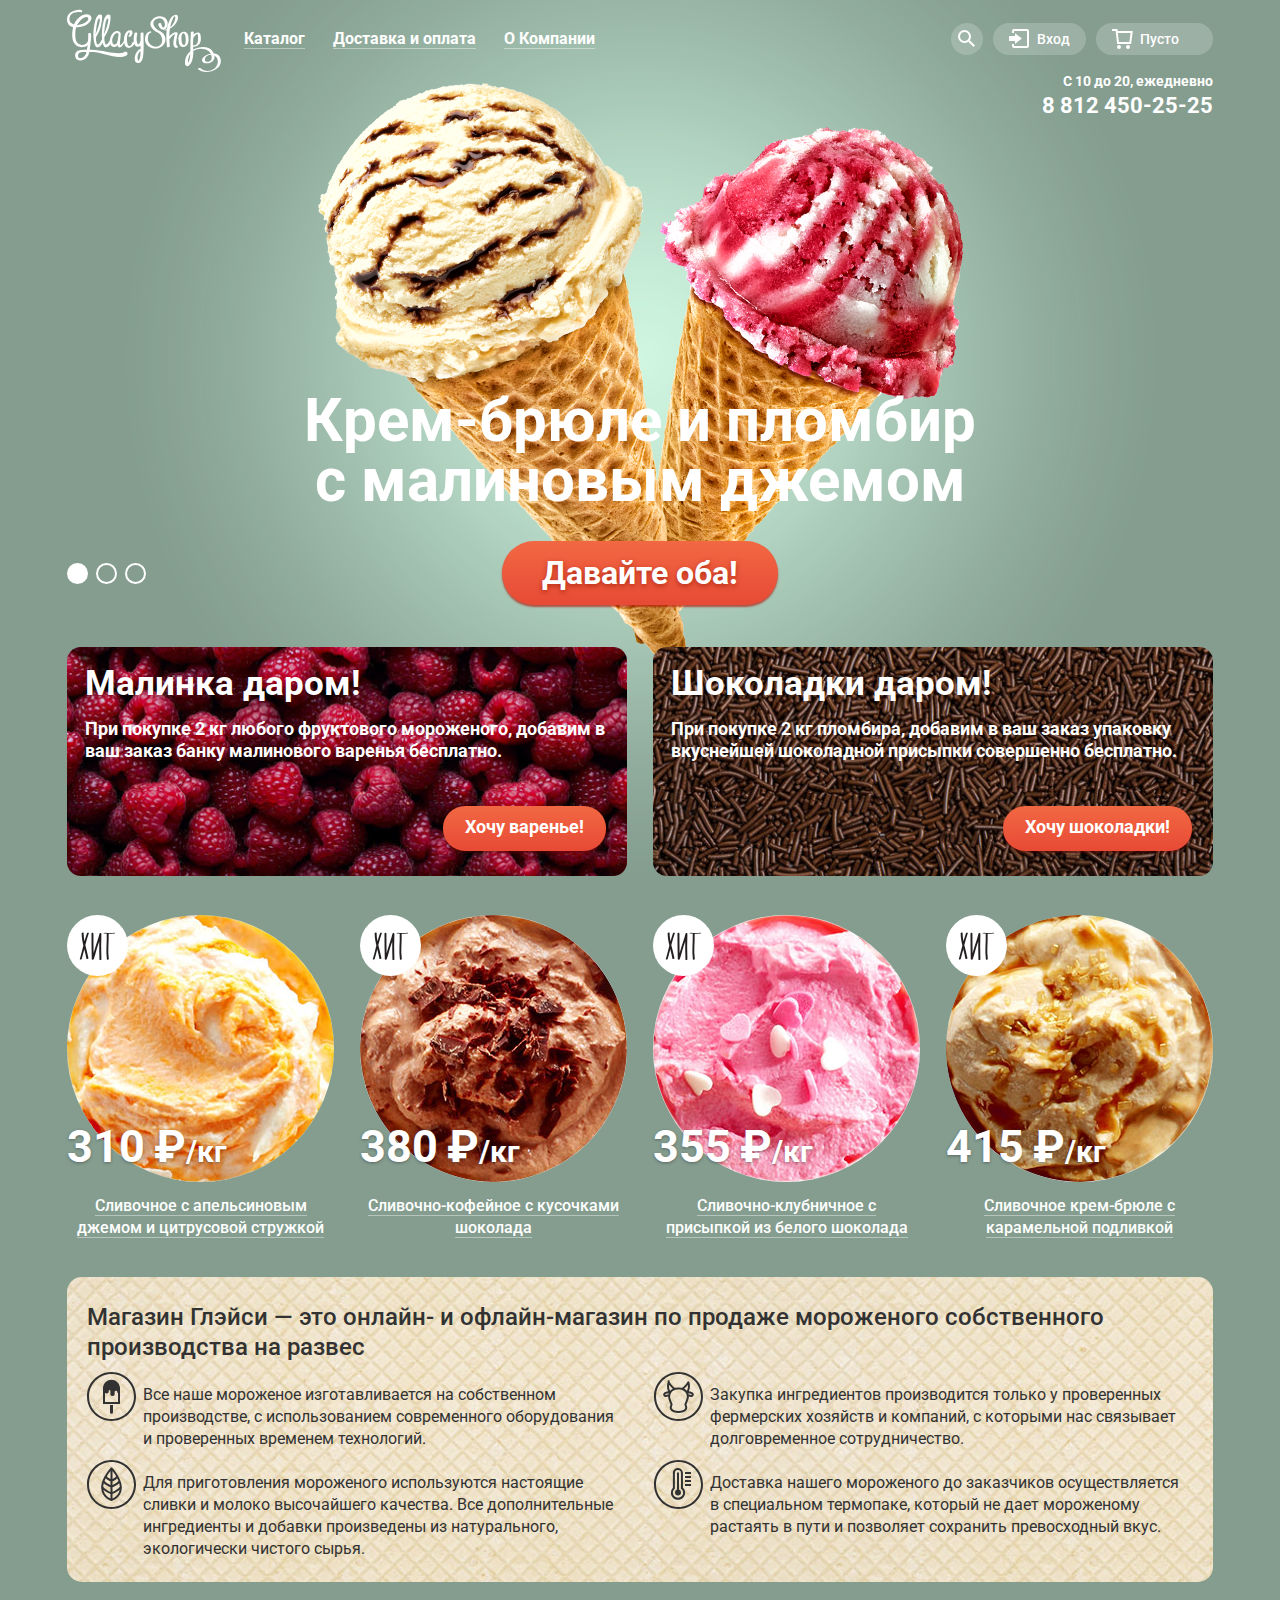
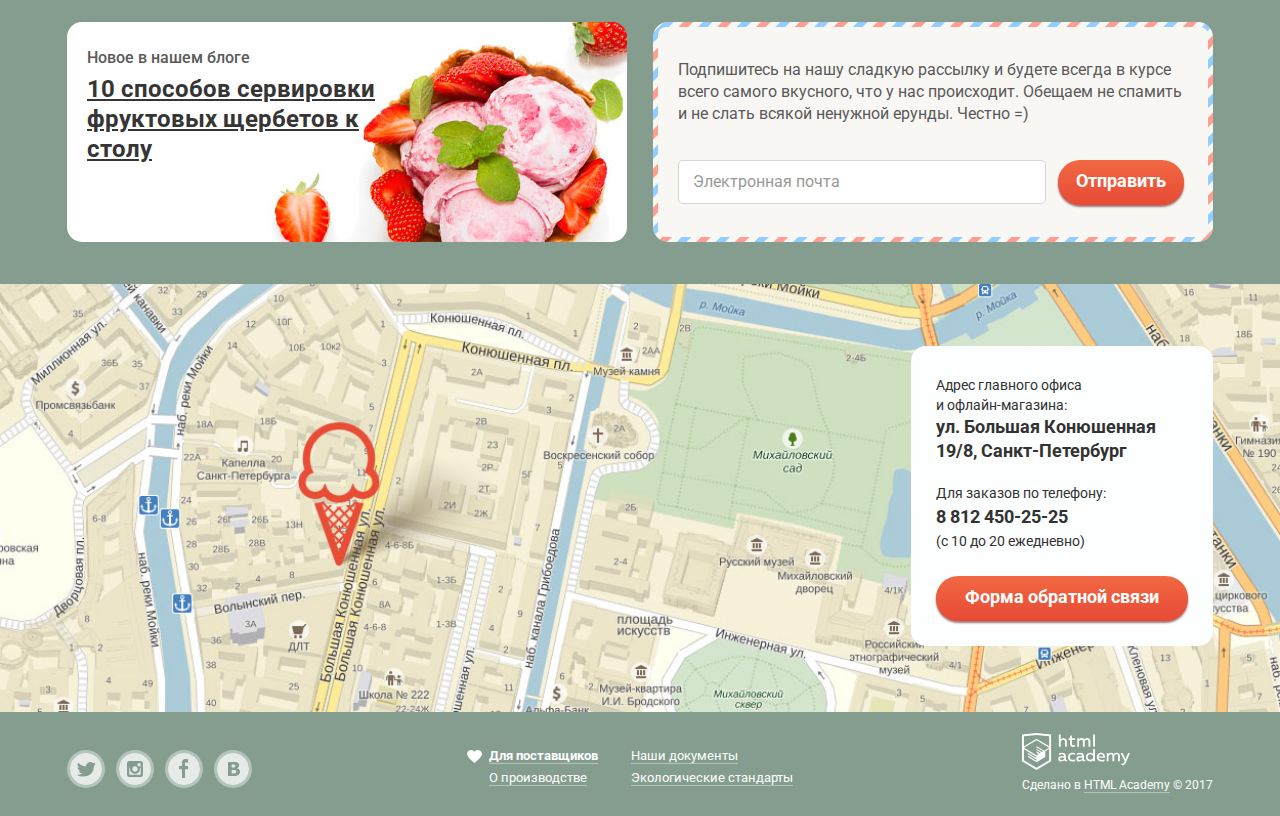
==== commit 0bbb3165: "Собранный сайт с действующими модальным окном, слайдером и интерактивной картой" ====
--- a/index.html
+++ b/index.html
@@ -8,6 +8,10 @@
     <link href="css/style.css" rel="stylesheet">
   </head>
   <body>
+  <input class="visually-hidden" type="radio" id="product-1" name="toggle" checked>
+  <input class="visually-hidden" type="radio" id="product-2" name="toggle">
+  <input class="visually-hidden" type="radio" id="product-3" name="toggle">
+  <div class="site-wrapper">
     <header class="container">
       <nav class="main-header">
         <a class="main-header-logo"><img src="img/logo.svg" width="154" height="64" alt="Логотип магазина «Глэйси»."></a>
@@ -72,41 +76,30 @@
       </p>
     </header>
     <main>
-        <h1 class="visually-hidden">Магазин «Глэйси»</h1>
+      <div class="container">
+      <h1 class="visually-hidden">Магазин «Глэйси»</h1>
         <section class="slider">
-          <div class="container">
+          <div class="slider-controls">
+            <label for="product-1">Первое предложение</label>
+            <label for="product-2">Второе предложение</label>
+            <label for="product-3">Третье предложение</label>
+          </div>
           <h2 class="visually-hidden">Предложения для двоих</h2>
           <ul class="slider-list">
-            <li class="slider-item">
-              <div class="slider-bg"></div>
-              <p>Крем-брюле и пломбир с&nbsp;малиновым джемом</p>
-              <a href="#" class="btn btn-lg">Давайте оба!</a>
-            </li>
-            <li class="slider-item">
-              <div class="slider-bg"></div>
-              <p>Шоколадный пломбир и&nbsp;лимонный сорбет</p>
-              <a href="#" class="btn btn-lg">Давайте оба!</a>
-            </li>
-            <li class="slider-item">
-              <div class="slider-bg"></div>
-              <p>Пломбир с помадкой и&nbsp;клубничный щербет</p>
-              <a href="#" class="btn btn-lg">Давайте оба!</a>
-            </li>
-          </ul>
-            <ul class="slider-controls">
-              <li>
-                <button class="slider-control slider-active" type="button"><span class="visually-hidden">Первое предложение</span></button>
-              </li>
-              <li>
-                <button class="slider-control" type="button"><span class="visually-hidden">Второе предложение</span></button>
-              </li>
-              <li>
-                <button class="slider-control" type="button"><span class="visually-hidden">Третье предложение</span></button>
-              </li>
-            </ul>
-          </div>
-        </section>
-      <div class="container">
+            <li class="slide">
+              <h3 class="slide-title">Крем-брюле и пломбир с&nbsp;малиновым джемом</h3>
+              <a class="btn btn-lg" href="#">Давайте оба!</a>
+            </li>
+            <li class="slide">
+              <h3 class="slide-title">Шоколадный пломбир и&nbsp;лимонный сорбет</h3>
+              <a class="btn btn-lg" href="#">Давайте оба!</a>
+            </li>
+            <li class="slide">
+              <h3 class="slide-title">Пломбир с помадкой и&nbsp;клубничный щербет</h3>
+              <a class="btn btn-lg" href="#">Давайте оба!</a>
+            </li>
+          </ul>
+        </section>
         <section class="banners">
           <h2 class="visually-hidden">Акции</h2>
           <ul class="banners-list">
@@ -184,10 +177,9 @@
         </div>
       </div>
       <section class="map">
-        <iframe class="map-iframe" src="https://www.google.com/maps/embed?pb=!1m18!1m12!1m3!1d1998.5991043651586!2d30.320894616097!3d59.938794181876254!2m3!1f0!2f0!3f0!3m2!1i1024!2i768!4f13.1!3m3!1m2!1s0x4696310fca5ba729%3A0xea9c53d4493c879f!2z0JHQvtC70YzRiNCw0Y8g0JrQvtC90Y7RiNC10L3QvdCw0Y8g0YPQuy4sIDE5LCDQodCw0L3QutGCLdCf0LXRgtC10YDQsdGD0YDQsywgMTkxMTg2!5e0!3m2!1sru!2sru!4v1522500828015" width="1200" height="430" frameborder="0" allowfullscreen></iframe>
+        <iframe class="map-iframe" title="Интерактивная карта Google" src="https://www.google.com/maps/embed?pb=!1m18!1m12!1m3!1d1998.5991043651586!2d30.320894616097!3d59.938794181876254!2m3!1f0!2f0!3f0!3m2!1i1024!2i768!4f13.1!3m3!1m2!1s0x4696310fca5ba729%3A0xea9c53d4493c879f!2z0JHQvtC70YzRiNCw0Y8g0JrQvtC90Y7RiNC10L3QvdCw0Y8g0YPQuy4sIDE5LCDQodCw0L3QutGCLdCf0LXRgtC10YDQsdGD0YDQsywgMTkxMTg2!5e0!3m2!1sru!2sru!4v1522500828015" width="1200" height="430" allowfullscreen></iframe>
         <div class="container">
           <h2 class="visually-hidden">Контактная информация</h2>
-          <span class="map-point"></span>
           <div class="map-description">
             <p>Адрес главного офиса<br>
               и офлайн-магазина:<br>
@@ -198,7 +190,7 @@
               <b><a href="tel:+78124502525">8 812 450-25-25</a></b><br>
               (с 10 до 20 ежедневно)
             </p>
-            <button class="btn js-modal-feedback" type="button">Форма обратной связи</button>
+            <button class="btn js-modal" type="button">Форма обратной связи</button>
           </div>
         </div>
       </section>
@@ -240,10 +232,11 @@
         Сделано в <a class="footer-copyright-link" href="https://htmlacademy.ru/intensive/htmlcss">HTML Academy</a> © 2017
       </p>
     </footer>
+  </div>
     <div class="modal">
       <section class="modal-feedback">
         <h2>Мы обязательно вам ответим!</h2>
-        <button class="feedback-close"><span class="visually-hidden">Закрыть форму обратной связи</span></button>
+        <button class="modal-close"><span class="visually-hidden">Закрыть форму обратной связи</span></button>
         <form class="feedback-form" action="https://echo.htmlacademy.ru" method="post">
           <p>
             <label class="visually-hidden" for="feedback-name">Ваше имя: </label>
@@ -261,5 +254,6 @@
         </form>
       </section>
     </div>
+    <script src="js/main.js"></script>
   </body>
 </html>
--- a/css/style.css
+++ b/css/style.css
@@ -16,10 +16,6 @@
   text-decoration: none;
 }
 
-button {
-  cursor: pointer;
-}
-
 html {
   box-sizing: border-box;
   min-width: 1200px;
@@ -29,6 +25,27 @@
 *::before,
 *::after {
   box-sizing: inherit;
+}
+
+.site-wrapper {
+  padding-top: 9px;
+
+  background: url("../img/slides/slide-1.png") no-repeat top center #849d8f;
+}
+
+.site-wrapper::before,
+.site-wrapper::after {
+  content: "";
+
+  visibility: hidden;
+}
+
+.site-wrapper::before {
+  background-image: url("../img/slides/slide-2.png");
+}
+
+.site-wrapper::after {
+  background-image: url("../img/slides/slide-3.png");
 }
 
 .container {
@@ -118,6 +135,7 @@
   border: none;
   border-radius: 22px;
   box-shadow: 0 2px 2px 0 rgba(85, 8, 0, 0.54);
+  cursor: pointer;
 }
 
 .btn:hover,
@@ -169,6 +187,9 @@
   display: flex;
   flex-wrap: wrap;
   justify-content: space-between;
+}
+
+.inner-header {
   margin-top: 9px;
 }
 
@@ -520,6 +541,7 @@
 
   background: url("../img/cross-small.svg") no-repeat center;
   border: none;
+  cursor: pointer;
 }
 
 .cart-img {
@@ -572,7 +594,23 @@
 /*Основное содержимое*/
 
 .slider {
+  position: relative;
+
   margin-bottom: 20px;
+  padding-top: 321px;
+
+  text-align: center;
+  color: #ffffff;
+}
+
+.slider {
+  position: relative;
+
+  margin-bottom: 42px;
+  padding-top: 305px;
+
+  text-align: center;
+  color: #ffffff;
 }
 
 .slider-list {
@@ -582,88 +620,68 @@
   list-style: none;
 }
 
-.slider-item {
-  margin-top: 305px;
+.slide {
+  display: none;
+}
+
+.slide-title {
+  width: 680px;
+  margin: 0 auto;
+  margin-bottom: 30px;
 
   font-weight: 700;
   font-size: 60px;
   line-height: 60px;
-  text-align: center;
-}
-
-.slider-item .slider-bg {
+}
+
+.slider-controls {
   position: absolute;
-  top: 0;
-  right: 0;
-  bottom: 0;
+  bottom: 20px;
   left: 0;
-  z-index: -1;
-
-  background-repeat: no-repeat;
-  background-position: 50% 0;
-}
-
-.slider-item:first-child .slider-bg {
+  z-index: 20;
+
+  font-size: 0;
+}
+
+.slider-controls label {
+  display: inline-block;
+  width: 21px;
+  height: 21px;
+  margin-right: 8px;
+
+  vertical-align: top;
+
+  background-color: transparent;
+  border: 2px solid #ffffff;
+  border-radius: 50%;
+  cursor: pointer;
+}
+
+input[name="toggle"]:nth-child(1):checked ~ .site-wrapper {
   background-color: #849d8f;
   background-image: url("../img/slides/slide-1.png");
 }
 
-.slider-item:nth-child(2) {
-  display: none;
-}
-
-.slider-item:nth-child(2) .slider-bg {
-  display: none;
-
+input[name="toggle"]:nth-child(2):checked ~ .site-wrapper {
   background-color: #8996a6;
   background-image: url("../img/slides/slide-2.png");
 }
 
-.slider-item:nth-child(3) {
-  display: none;
-}
-
-.slider-item:nth-child(3) .slider-bg {
-  display: none;
-
+input[name="toggle"]:nth-child(3):checked ~ .site-wrapper {
   background-color: #9d8b84;
   background-image: url("../img/slides/slide-3.png");
 }
 
-.slider-item > p {
-  max-width: 700px;
-  margin: 0 auto 22px auto;
-}
-
-.slider-controls {
-  position: relative;
-  top: -42px;
-
-  display: inline-flex;
-  margin: 0;
-  padding: 0;
-
-  list-style: none;
-}
-
-.slider-control {
-  width: 20px;
-  height: 20px;
-  margin-right: 9px;
-
-  background: none;
-  border: 2px solid #ffffff;
-  border-radius: 50%;
-}
-
-.slider-control:hover:not(.slider-active),
-.slider-control:focus:not(.slider-active) {
-  background-color: rgba(255, 255, 255, 0.4);
-}
-
-.slider-control:active,
-.slider-active {
-  background-color: white;
+input[name="toggle"]:nth-child(1):checked ~ .site-wrapper .slide:nth-child(1),
+input[name="toggle"]:nth-child(2):checked ~ .site-wrapper .slide:nth-child(2),
+input[name="toggle"]:nth-child(3):checked ~ .site-wrapper .slide:nth-child(3) {
+  display: block;
+}
+
+input[name="toggle"]:nth-child(1):checked ~ .site-wrapper label[for="product-1"],
+input[name="toggle"]:nth-child(2):checked ~ .site-wrapper label[for="product-2"],
+input[name="toggle"]:nth-child(3):checked ~ .site-wrapper label[for="product-3"] {
+  background-color: #ffffff;
 }
 
 .banners {
@@ -957,14 +975,15 @@
   position: absolute;
   top: 0;
   left: 0;
-  z-index: 0;
 
   width: 100%;
   height: 100%;
+
+  border: none;
 }
 
 .map-description {
-  z-index: 5;
+  position: relative;
 
   display: block;
   max-width: 302px;
@@ -1069,16 +1088,17 @@
 .footer-menu {
   display: flex;
   flex-wrap: wrap;
-  align-content: center;
+  align-content: flex-start;
   max-width: 320px;
-  margin: 0;
+  margin-top: 12px;
+  margin-left: 12px;
   padding: 0;
 
   list-style: none;
 }
 
 .footer-menu > li:nth-child(2n-1) {
-  min-width: 140px;
+  min-width: 142px;
 }
 
 
@@ -1135,6 +1155,10 @@
   background-color: rgba(0, 0, 0, 0.3);
 }
 
+.modal-show {
+  display: flex;
+}
+
 .modal > section {
   position: relative;
 
@@ -1145,6 +1169,8 @@
 
   background-color: #f8f7f4;
   border-radius: 8px;
+
+  animation: bounce 0.6s;
 }
 
 .modal-feedback {
@@ -1159,7 +1185,7 @@
   line-height: 28px;
 }
 
-.feedback-close {
+.modal-close {
   position: absolute;
   top: 15px;
   right: 15px;
@@ -1211,6 +1237,50 @@
 
 .feedback-form .btn {
   margin-left: auto;
+}
+
+@keyframes bounce {
+  0% {
+    transform: translateY(-2000px);
+  }
+
+  70% {
+    transform: translateY(30px);
+  }
+
+  90% {
+    transform: translateY(-10px);
+  }
+
+  100% {
+    transform: translateY(0);
+  }
+}
+
+.modal-error {
+  animation: shake 0.6s;
+}
+
+@keyframes shake {
+  0%,
+  100% {
+    transform: translateX(0);
+  }
+
+  10%,
+  30%,
+  50%,
+  70%,
+  90% {
+    transform: translateX(-10px);
+  }
+
+  20%,
+  40%,
+  60%,
+  80% {
+    transform: translateX(10px);
+  }
 }
 
 /*Каталог*/
@@ -1470,7 +1540,7 @@
 
 .filter-button {
   align-self: flex-end;
-  margin-bottom: 13px;
+  margin-bottom: 14px;
   padding: 7px 28px 5px;
 
   color: white;
@@ -1478,6 +1548,7 @@
   background-color: rgba(255, 255, 255, 0.2);
   border: 2px solid #ffffff;
   border-radius: 18px;
+  cursor: pointer;
 }
 
 .filter-button:hover,
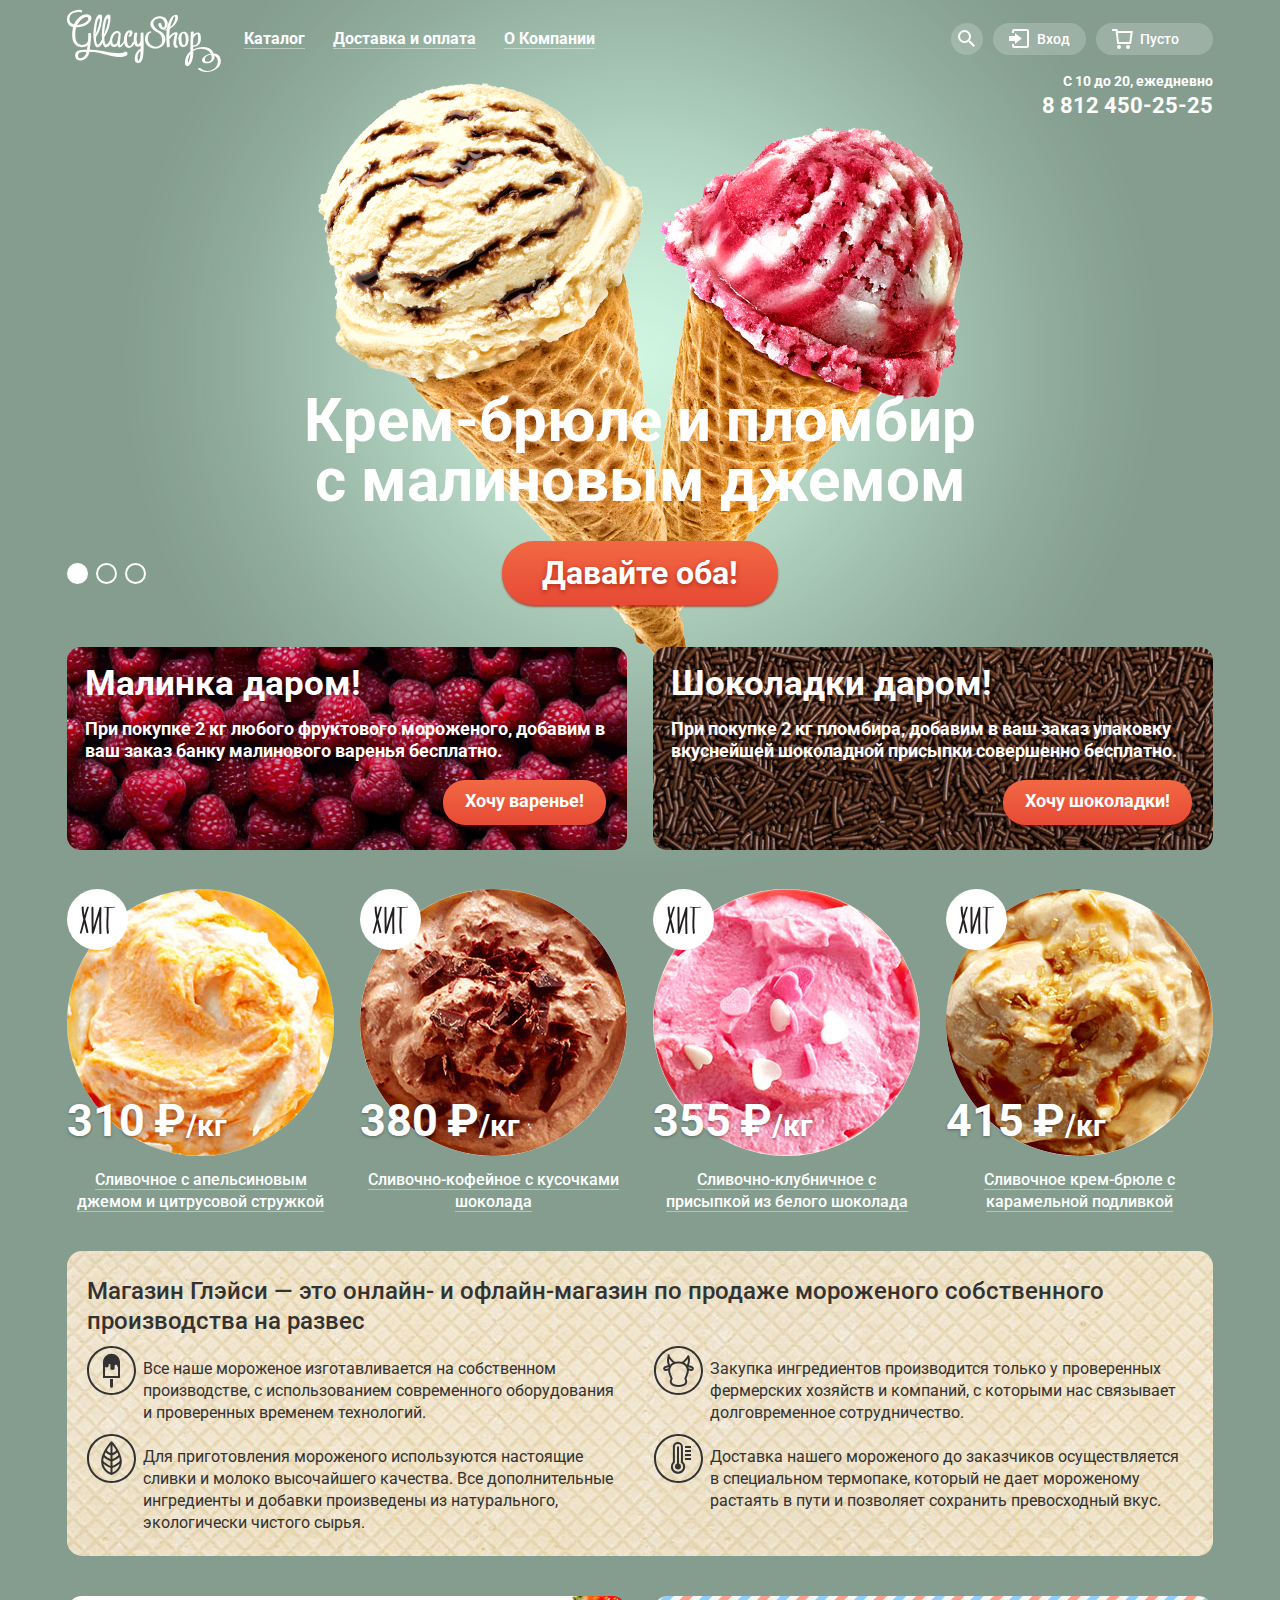
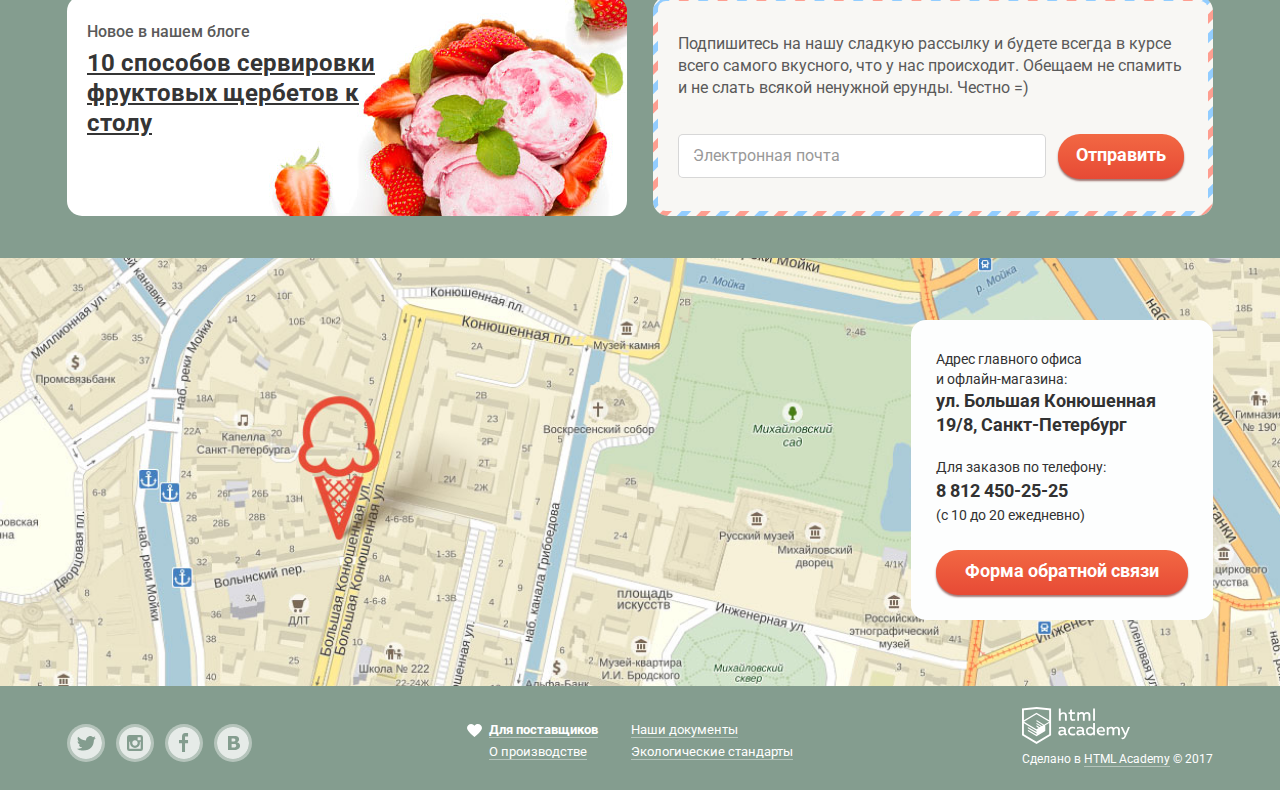
==== commit 1eb528b6: "Переименовал banner и social, добавил префиксы для IE11 и Edge" ====
--- a/index.html
+++ b/index.html
@@ -100,15 +100,15 @@
             </li>
           </ul>
         </section>
-        <section class="banners">
+        <section class="specials">
           <h2 class="visually-hidden">Акции</h2>
-          <ul class="banners-list">
-            <li class="banner-item banner-berry">
+          <ul class="specials-list">
+            <li class="special-item special-berry">
               <h3>Малинка даром!</h3>
               <p>При покупке 2 кг любого фруктового мороженого, добавим в ваш заказ банку малинового варенья бесплатно.</p>
               <a class="btn" href="#">Хочу варенье!</a>
             </li>
-            <li class="banner-item banner-chocolate">
+            <li class="special-item special-chocolate">
               <h3>Шоколадки даром!</h3>
               <p>При покупке 2 кг пломбира, добавим в ваш заказ упаковку вкуснейшей шоколадной присыпки совершенно бесплатно.</p>
               <a class="btn" href="#">Хочу шоколадки!</a>
@@ -196,18 +196,18 @@
       </section>
     </main>
     <footer class="main-footer container">
-      <ul class="footer-social">
-        <li>
-          <a class="social-button social-twitter" href="#"><span class="visually-hidden">Twitter</span></a>
-        </li>
-        <li>
-          <a class="social-button social-instagram" href="#"><span class="visually-hidden">Instagram</span></a>
-        </li>
-        <li>
-          <a class="social-button social-facebook" href="#"><span class="visually-hidden">Facebook</span></a>
-        </li>
-        <li>
-          <a class="social-button social-vkontakte" href="#"><span class="visually-hidden">ВКонтакте</span></a>
+      <ul class="footer-contacts">
+        <li>
+          <a class="contact-button contact-twitter" href="#"><span class="visually-hidden">Twitter</span></a>
+        </li>
+        <li>
+          <a class="contact-button contact-instagram" href="#"><span class="visually-hidden">Instagram</span></a>
+        </li>
+        <li>
+          <a class="contact-button contact-facebook" href="#"><span class="visually-hidden">Facebook</span></a>
+        </li>
+        <li>
+          <a class="contact-button contact-vkontakte" href="#"><span class="visually-hidden">ВКонтакте</span></a>
         </li>
       </ul>
       <ul class="footer-menu">
--- a/css/style.css
+++ b/css/style.css
@@ -49,6 +49,8 @@
 }
 
 .container {
+  /*display:block для IE11*/
+  display: block;
   max-width: 1200px;
   margin: 0 auto;
   padding-right: 27px;
@@ -78,13 +80,31 @@
   color: #999999;
 }
 
+/*Edge*/
+.user-navigation input::-ms-input-placeholder,
+.subscribe-form input::-ms-input-placeholder,
+.modal input::-ms-input-placeholder,
+.modal textarea::-ms-input-placeholder {
+  font-weight: 400;
+  font-size: 14px;
+  color: #999999;
+}
+
+/*IE11*/
+.user-navigation input:-ms-input-placeholder,
+.subscribe-form input:-ms-input-placeholder,
+.modal input:-ms-input-placeholder,
+.modal textarea:-ms-input-placeholder {
+  font-weight: 400;
+  font-size: 14px;
+  color: #999999;
+}
+
 .user-navigation input:hover,
 .subscribe-form input:hover,
 .modal input:hover,
 .modal textarea:hover {
-  padding-left: 13px;
-
-  border: 2px solid rgba(154, 154, 154, 0.52);
+  box-shadow: 0 0 0 1px rgba(154, 154, 154, 0.52);
 }
 
 .user-navigation input:focus,
@@ -315,6 +335,7 @@
 .popup-search {
   position: absolute;
   right: 0;
+  z-index: 3;
 
   display: none;
   padding: 20px 15px;
@@ -327,43 +348,37 @@
 .popup-login {
   position: absolute;
   right: -2px;
+  z-index: 3;
 
   display: none;
   margin-top: 5px;
   padding: 19px 17px 22px 19px;
 }
 
-.login-form {
-  display: flex;
-  flex-wrap: wrap;
-  justify-content: space-between;
-  align-items: flex-start;
-}
-
 .login-form p {
   margin-top: 0;
 }
 
-.login-form input {
-  min-width: 241px;
+.login-form input[type*="a"] {
+  width: 241px;
 }
 
 .login-form input[type="password"] {
   margin: 4px 0 3px;
 }
 
-.login-form button {
+.login-form .btn {
+  margin-right: 16px;
   padding: 12px 24px 8px;
 
   border-radius: 18px;
 }
 
 .login-help {
-  margin-right: 3px;
-}
-
-.login-help {
+  display: inline-block;
   margin-bottom: 0;
+
+  vertical-align: middle;
 }
 
 .user-navigation {
@@ -464,7 +479,7 @@
   position: absolute;
   top: 36px;
   right: 0;
-  z-index: 1;
+  z-index: 3;
 
   display: none;
   min-width: 540px;
@@ -567,6 +582,9 @@
 }
 
 .main-time {
+  position: relative;
+  z-index: 2;
+
   margin-top: -6px;
   margin-bottom: -32px;
 
@@ -638,7 +656,7 @@
   position: absolute;
   bottom: 20px;
   left: 0;
-  z-index: 20;
+  z-index: 1;
 
   font-size: 0;
 }
@@ -684,11 +702,11 @@
   background-color: #ffffff;
 }
 
-.banners {
+.specials {
   margin-bottom: 33px;
 }
 
-.banners-list {
+.specials-list {
   display: flex;
   justify-content: space-between;
   margin: 0;
@@ -697,11 +715,10 @@
   list-style: none;
 }
 
-.banner-item {
+.special-item {
   display: flex;
   flex-direction: column;
-  max-width: 560px;
-  min-height: 229px;
+  width: 560px;
   padding: 16px 21px 25px 18px;
 
   background-position: center;
@@ -709,7 +726,7 @@
   border-radius: 14px;
 }
 
-.banner-item h3 {
+.special-item h3 {
   margin: 0;
 
   font-weight: 700;
@@ -717,24 +734,24 @@
   line-height: 41px;
 }
 
-.banner-item p {
+.special-item p {
   margin-top: 14px;
 
   font-weight: 700;
   font-size: 18px;
 }
 
-.banner-item .btn {
+.special-item .btn {
   align-self: flex-end;
   margin-top: auto;
 }
 
-.banner-berry {
+.special-berry {
   background-color: #871931;
   background-image: url("../img/berry-bg.jpg");
 }
 
-.banner-chocolate {
+.special-chocolate {
   background-color: #43281c;
   background-image: url("../img/chocolate-bg.jpg");
 }
@@ -885,6 +902,7 @@
 
 .blog-subscribe {
   display: flex;
+  flex-wrap: wrap;
   justify-content: space-between;
   margin-bottom: 42px;
 }
@@ -954,6 +972,18 @@
   line-height: 24px;
 }
 
+/*Edge*/
+.subscribe input::-ms-input-placeholder {
+  font-size: 16px;
+  line-height: 24px;
+}
+
+/*IE11*/
+.subscribe input:-ms-input-placeholder {
+  font-size: 16px;
+  line-height: 24px;
+}
+
 .subscribe .btn {
   padding-right: 18px;
   padding-left: 18px;
@@ -1032,7 +1062,7 @@
   padding-bottom: 10px;
 }
 
-.footer-social {
+.footer-contacts {
   display: flex;
   flex-wrap: wrap;
   align-items: center;
@@ -1042,7 +1072,7 @@
   list-style: none;
 }
 
-.social-button {
+.contact-button {
   display: inline-block;
   width: 38px;
   height: 38px;
@@ -1059,28 +1089,28 @@
   opacity: 0.8;
 }
 
-.social-twitter {
+.contact-twitter {
   background-image: url("../img/twitter.svg");
 }
 
-.social-instagram {
+.contact-instagram {
   background-image: url("../img/instagram.svg");
 }
 
-.social-facebook {
+.contact-facebook {
   background-image: url("../img/fb.svg");
 }
 
-.social-vkontakte {
+.contact-vkontakte {
   background-image: url("../img/vk.svg");
 }
 
-.social-button:hover,
-.social-button:focus {
+.contact-button:hover,
+.contact-button:focus {
   opacity: 1;
 }
 
-.social-button:active {
+.contact-button:active {
   box-shadow: inset 0 2px 1px 0 #888888;
   opacity: 0.8;
 }
@@ -1195,6 +1225,7 @@
 
   background: url("../img/cross-big.svg") no-repeat;
   border: none;
+  cursor: pointer;
 }
 
 .feedback-form {
@@ -1213,6 +1244,18 @@
 
 .feedback-form input::placeholder,
 .feedback-form textarea::placeholder {
+  font-size: 16px;
+  line-height: 24px;
+}
+/*Edge*/
+.feedback-form input::-ms-input-placeholder,
+.feedback-form textarea::-ms-input-placeholder {
+  font-size: 16px;
+  line-height: 24px;
+}
+/*IE11*/
+.feedback-form input:-ms-input-placeholder,
+.feedback-form textarea:-ms-input-placeholder {
   font-size: 16px;
   line-height: 24px;
 }
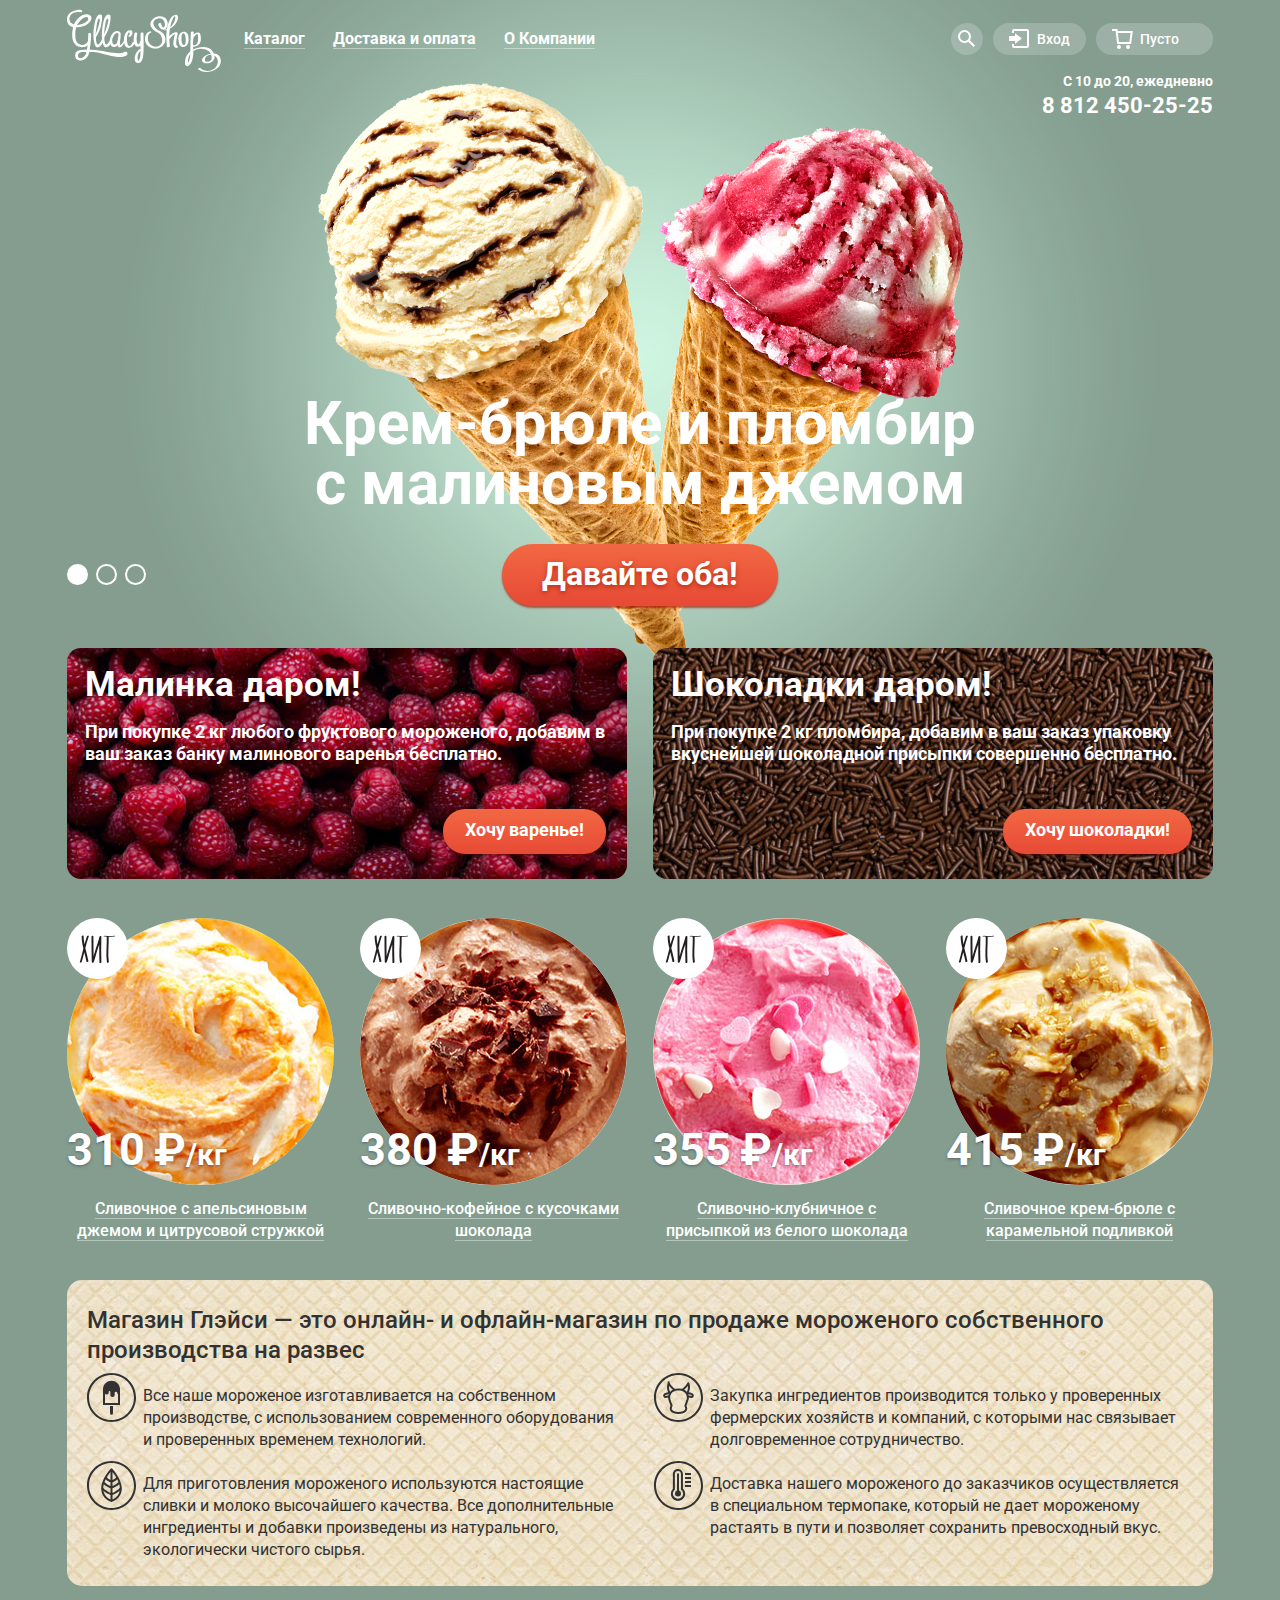
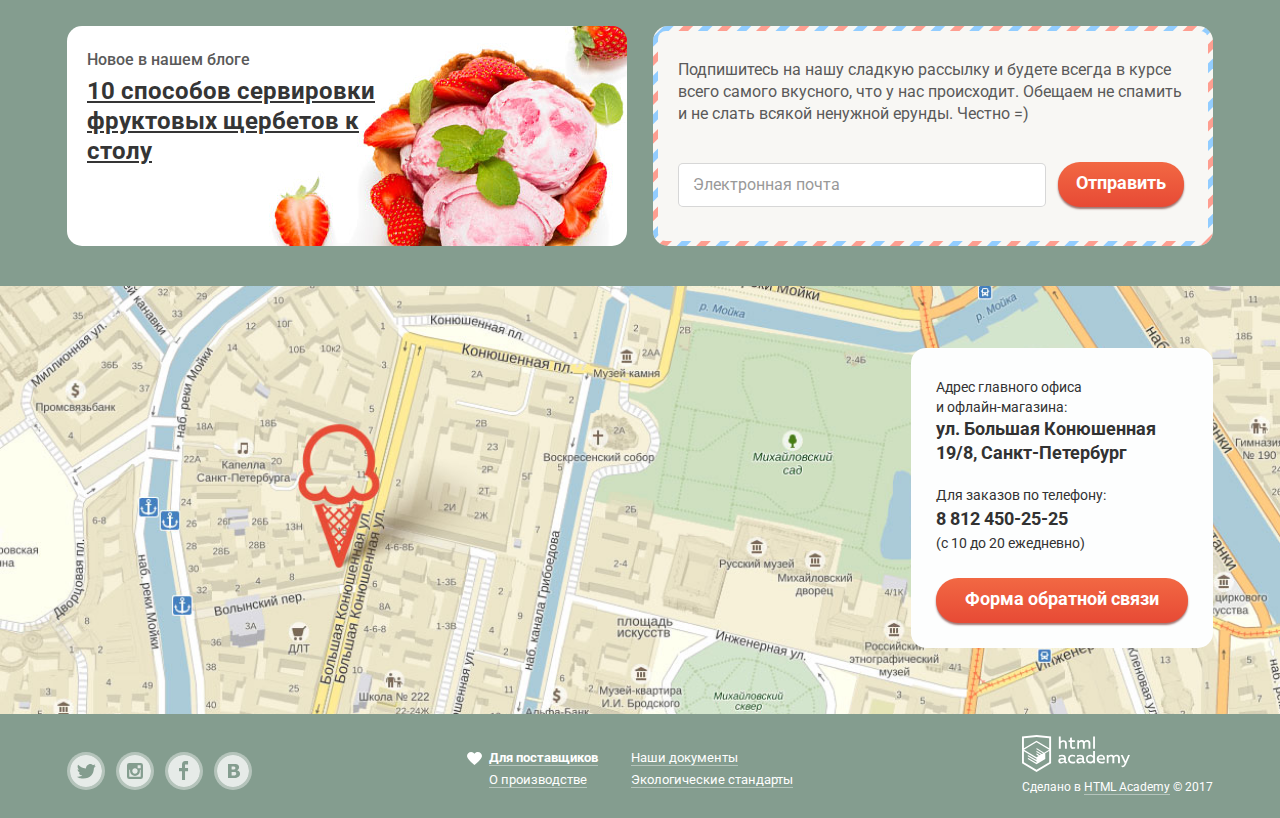
==== commit 41a00f67: "Убрал лишние br-ки, выполнил Д20" ====
--- a/index.html
+++ b/index.html
@@ -59,7 +59,7 @@
                 </p>
                 <button class="btn">Войти</button>
                 <p class="login-help">
-                  <a href="#">Забыли пароль?</a><br>
+                  <a href="#">Забыли пароль?</a>
                   <a href="#">Новая регистрация</a>
                 </p>
               </form>
@@ -187,10 +187,10 @@
                 19/8, Санкт-Петербург</b>
             </p>
             <p>Для заказов по телефону:<br>
-              <b><a href="tel:+78124502525">8 812 450-25-25</a></b><br>
+              <b><a class="map-tel" href="tel:+78124502525">8 812 450-25-25</a></b><br>
               (с 10 до 20 ежедневно)
             </p>
-            <button class="btn js-modal" type="button">Форма обратной связи</button>
+            <a class="btn js-modal" href="feedback.html">Форма обратной связи</a>
           </div>
         </div>
       </section>
@@ -225,10 +225,10 @@
         </li>
       </ul>
       <p class="footer-copyright">
-        <a class="footer-copyright-logo" href="https://htmlacademy.ru/intensive/htmlcss" aria-label="Профессиональный HTML и CSS, уровень 1">
+        <a class="footer-copyright-logo" href="https://htmlacademy.ru/intensive/htmlcss">
+          <span class="visually-hidden">Профессиональный HTML и CSS, уровень 1</span>
           <img src="img/logo-htmlacademy.svg" width="108" height="39" alt="Логотип HTML Academy.">
         </a>
-        <br>
         Сделано в <a class="footer-copyright-link" href="https://htmlacademy.ru/intensive/htmlcss">HTML Academy</a> © 2017
       </p>
     </footer>
--- a/css/style.css
+++ b/css/style.css
@@ -61,7 +61,7 @@
 .subscribe-form input,
 .modal input {
   height: 44px;
-  padding: 10px 14px 12px;
+  padding: 10px 13px 12px;
 
   font-weight: 700;
   font-size: 16px;
@@ -111,7 +111,7 @@
 .subscribe-form input:focus,
 .modal input:focus,
 .modal textarea:focus {
-  padding-left: 13px;
+  padding-left: 12px;
 
   border: 2px solid rgba(46, 136, 228, 0.52);
 }
@@ -170,7 +170,7 @@
 }
 
 .btn-lg {
-  padding: 10px 40px;
+  padding: 8px 40px 10px;
 
   font-size: 32px;
   line-height: 44px;
@@ -352,7 +352,7 @@
 
   display: none;
   margin-top: 5px;
-  padding: 19px 17px 22px 19px;
+  padding: 19px 17px 20px 19px;
 }
 
 .login-form p {
@@ -368,15 +368,16 @@
 }
 
 .login-form .btn {
-  margin-right: 16px;
-  padding: 12px 24px 8px;
+  padding: 10px 24px;
 
   border-radius: 18px;
 }
 
 .login-help {
   display: inline-block;
+  width: 120px;
   margin-bottom: 0;
+  margin-left: 16px;
 
   vertical-align: middle;
 }
@@ -462,7 +463,7 @@
 
 .login-help a {
   font-size: 13px;
-  line-height: 16px;
+  line-height: 24px;
   color: #323232;
 
   border-bottom: 1px solid rgba(0, 0, 0, 0.3);
@@ -625,7 +626,7 @@
   position: relative;
 
   margin-bottom: 42px;
-  padding-top: 305px;
+  padding-top: 308px;
 
   text-align: center;
   color: #ffffff;
@@ -702,6 +703,12 @@
   background-color: #ffffff;
 }
 
+input[name="toggle"]:nth-child(1):not(:checked) ~ .site-wrapper label[for="product-1"]:hover,
+input[name="toggle"]:nth-child(2):not(:checked) ~ .site-wrapper label[for="product-2"]:hover,
+input[name="toggle"]:nth-child(3):not(:checked) ~ .site-wrapper label[for="product-3"]:hover {
+  background-color: rgba(248, 247, 244, 0.4);
+}
+
 .specials {
   margin-bottom: 33px;
 }
@@ -735,7 +742,7 @@
 }
 
 .special-item p {
-  margin-top: 14px;
+  margin-top: 16px;
 
   font-weight: 700;
   font-size: 18px;
@@ -743,7 +750,7 @@
 
 .special-item .btn {
   align-self: flex-end;
-  margin-top: auto;
+  margin-top: 26px;
 }
 
 .special-berry {
@@ -754,6 +761,10 @@
 .special-chocolate {
   background-color: #43281c;
   background-image: url("../img/chocolate-bg.jpg");
+}
+
+.hits-catalog {
+  margin-bottom: 45px;
 }
 
 .hit-icon {
@@ -789,6 +800,7 @@
 
 .catalog-item:hover {
   background-color: rgba(255, 255, 255, 0.2);
+  box-shadow: 0 20px 20px rgba(0, 0, 0, 0.08);
 }
 
 .catalog-item:hover button {
@@ -845,7 +857,7 @@
 .features {
   margin-top: -40px;
   margin-bottom: 40px;
-  padding: 25px 24px 22px 20px;
+  padding: 25px 24px 15px 20px;
 
   color: #323232;
 
@@ -855,7 +867,7 @@
 }
 
 .features-lead {
-  margin: 0;
+  margin: 0 0 8px;
 
   font-weight: 500;
   font-size: 24px;
@@ -873,7 +885,7 @@
 
 .features-list li {
   max-width: 535px;
-  margin-top: 10px;
+  margin-bottom: 10px;
   padding-top: 12px;
   padding-left: 56px;
 
@@ -904,12 +916,12 @@
   display: flex;
   flex-wrap: wrap;
   justify-content: space-between;
-  margin-bottom: 42px;
+  margin-bottom: 40px;
 }
 
 .blog {
   width: 560px;
-  padding: 12px 250px 20px 20px;
+  padding: 10px 250px 20px 20px;
 
   color: #5a5a5a;
 
@@ -951,7 +963,7 @@
 }
 
 .subscribe {
-  padding: 32px 20px;
+  padding: 28px 20px 34px;
 
   background-color: #f8f7f4;
   border-radius: 8px;
@@ -959,12 +971,19 @@
 
 .subscribe p {
   margin-top: 0;
-  margin-bottom: 35px;
+  margin-bottom: 37px;
 }
 
 .subscribe input {
   min-width: 368px;
   margin-right: 8px;
+  padding: 8px 14px 8px;
+
+  vertical-align: middle;
+}
+
+.subscribe input:focus {
+  padding-left: 13px;
 }
 
 .subscribe input::placeholder {
@@ -1037,19 +1056,21 @@
   margin-bottom: 20px;
 }
 
-.map-description a {
+.map-tel {
   line-height: 28px;
   color: #323232;
 }
 
-.map-description a:hover,
-.map-description a:focus {
+.map-tel:hover,
+.map-tel:focus {
   color: #e84d37;
 }
 
-.map-description button {
+.map-description .btn {
   width: 100%;
   margin-top: 5px;
+
+  text-align: center;
 }
 
 /*Футер*/
@@ -1157,8 +1178,11 @@
   background: url("../img/heart.svg") no-repeat 0 50%;
 }
 
+.footer-copyright-logo {
+  display: block;
+}
+
 .footer-copyright {
-  min-height: 60px;
   margin-top: 0;
 
   font-size: 12px;
@@ -1186,13 +1210,13 @@
 }
 
 .modal-show {
-  display: flex;
+  display: block;
 }
 
 .modal > section {
   position: relative;
 
-  margin: auto;
+  margin: 338px auto;
   padding: 16px 25px 25px;
 
   color: #323232;
@@ -1260,6 +1284,17 @@
   line-height: 24px;
 }
 
+/*Edge*/
+.feedback-form textarea::-ms-input-placeholder {
+  font-size: 16px;
+  line-height: 24px;
+}
+/*IE11*/
+.feedback-form textarea:-ms-input-placeholder {
+  font-size: 16px;
+  line-height: 24px;
+}
+
 .feedback-form textarea {
   width: 100%;
   min-height: 155px;
@@ -1273,13 +1308,13 @@
   border-radius: 5px;
 }
 
-.feedback-form textarea:hover,
 .feedback-form textarea:focus {
   padding-top: 7px;
+  padding-left: 13px;
 }
 
 .feedback-form .btn {
-  margin-left: auto;
+  align-self: flex-end;
 }
 
 @keyframes bounce {
@@ -1355,6 +1390,7 @@
 .catalog-title {
   max-width: 920px;
   margin-top: 0;
+  margin-bottom: 25px;
 
   font-weight: 700;
   font-size: 35px;
@@ -1363,7 +1399,7 @@
 
 .filter {
   max-width: 920px;
-  margin-bottom: 22px;
+  margin-bottom: 20px;
 }
 
 .filter-form {
@@ -1612,7 +1648,7 @@
 .catalog-list {
   display: flex;
   flex-wrap: wrap;
-  margin-bottom: 45px;
+  margin: 0;
   padding-left: 0;
 
   list-style: none;
@@ -1621,6 +1657,7 @@
 .pagination-list {
   display: flex;
   justify-content: flex-end;
+  margin-top: 48px;
   margin-bottom: 30px;
   padding: 0;
 
